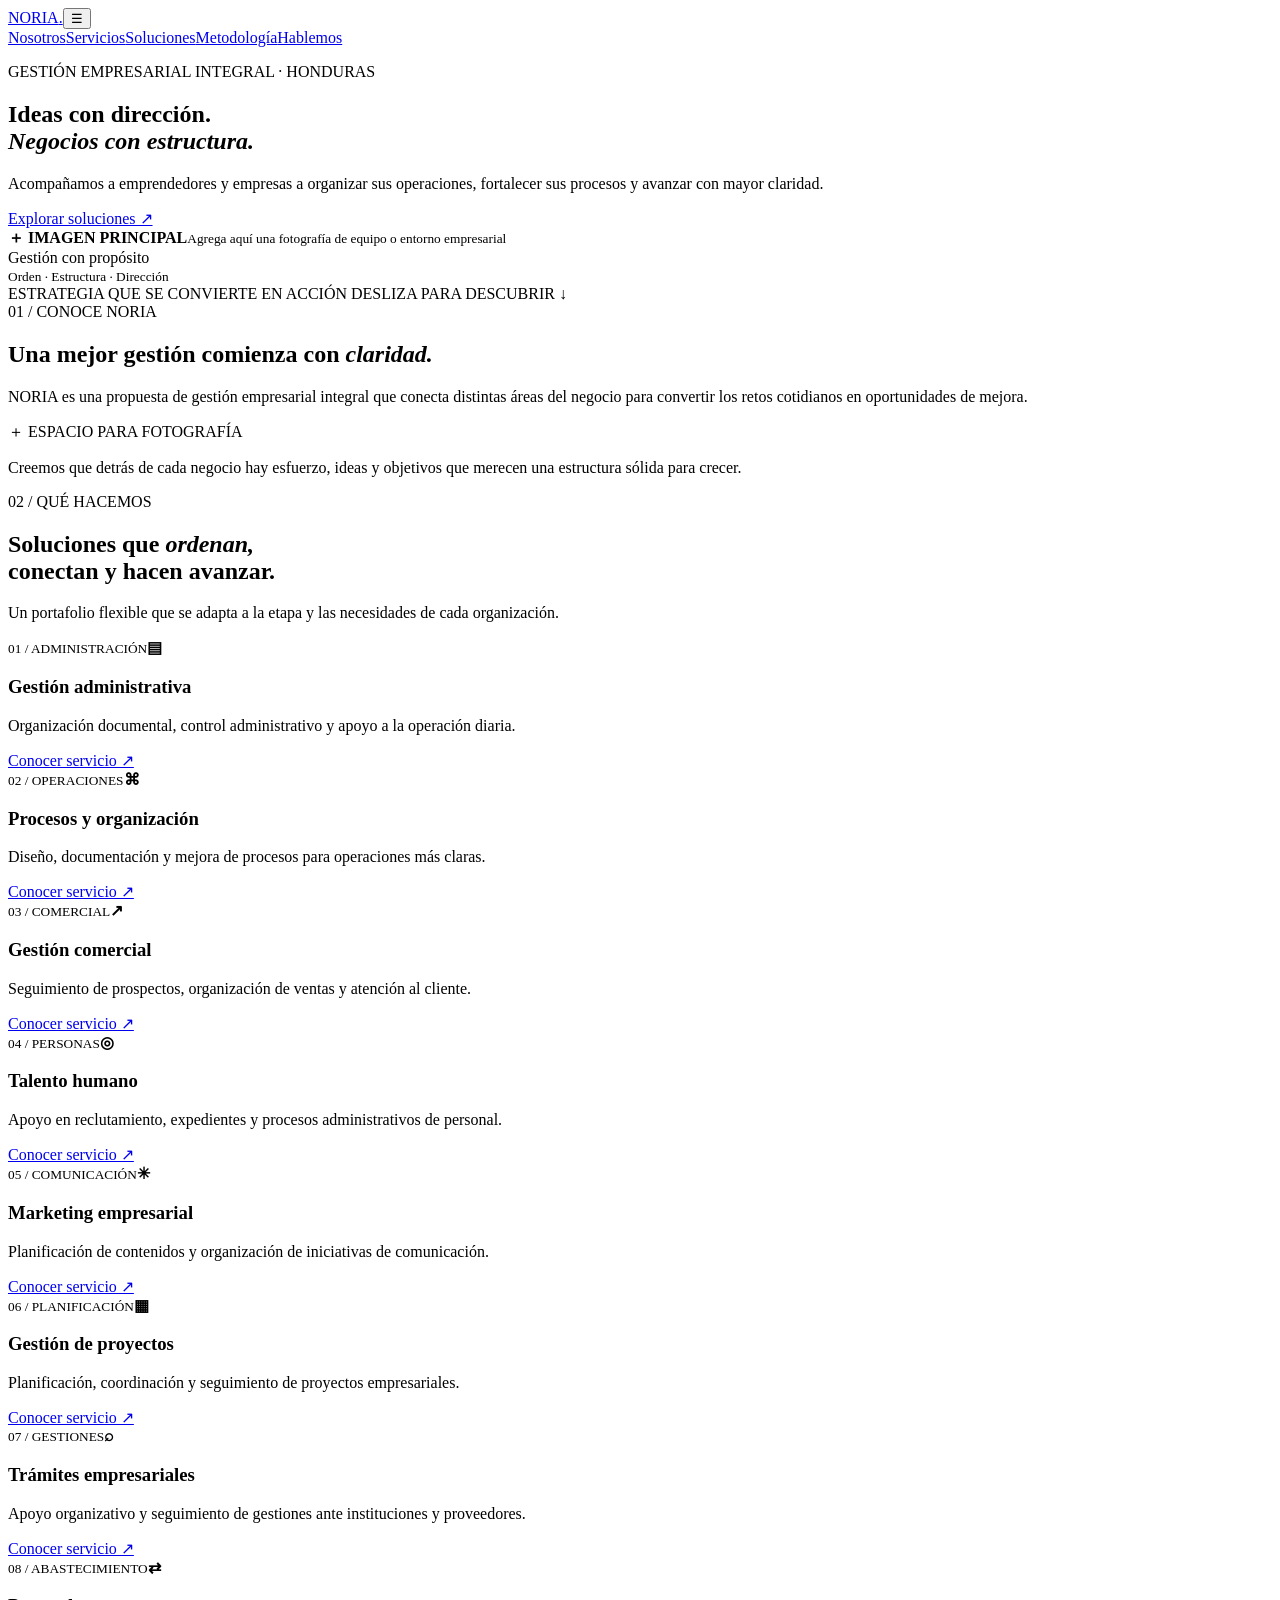
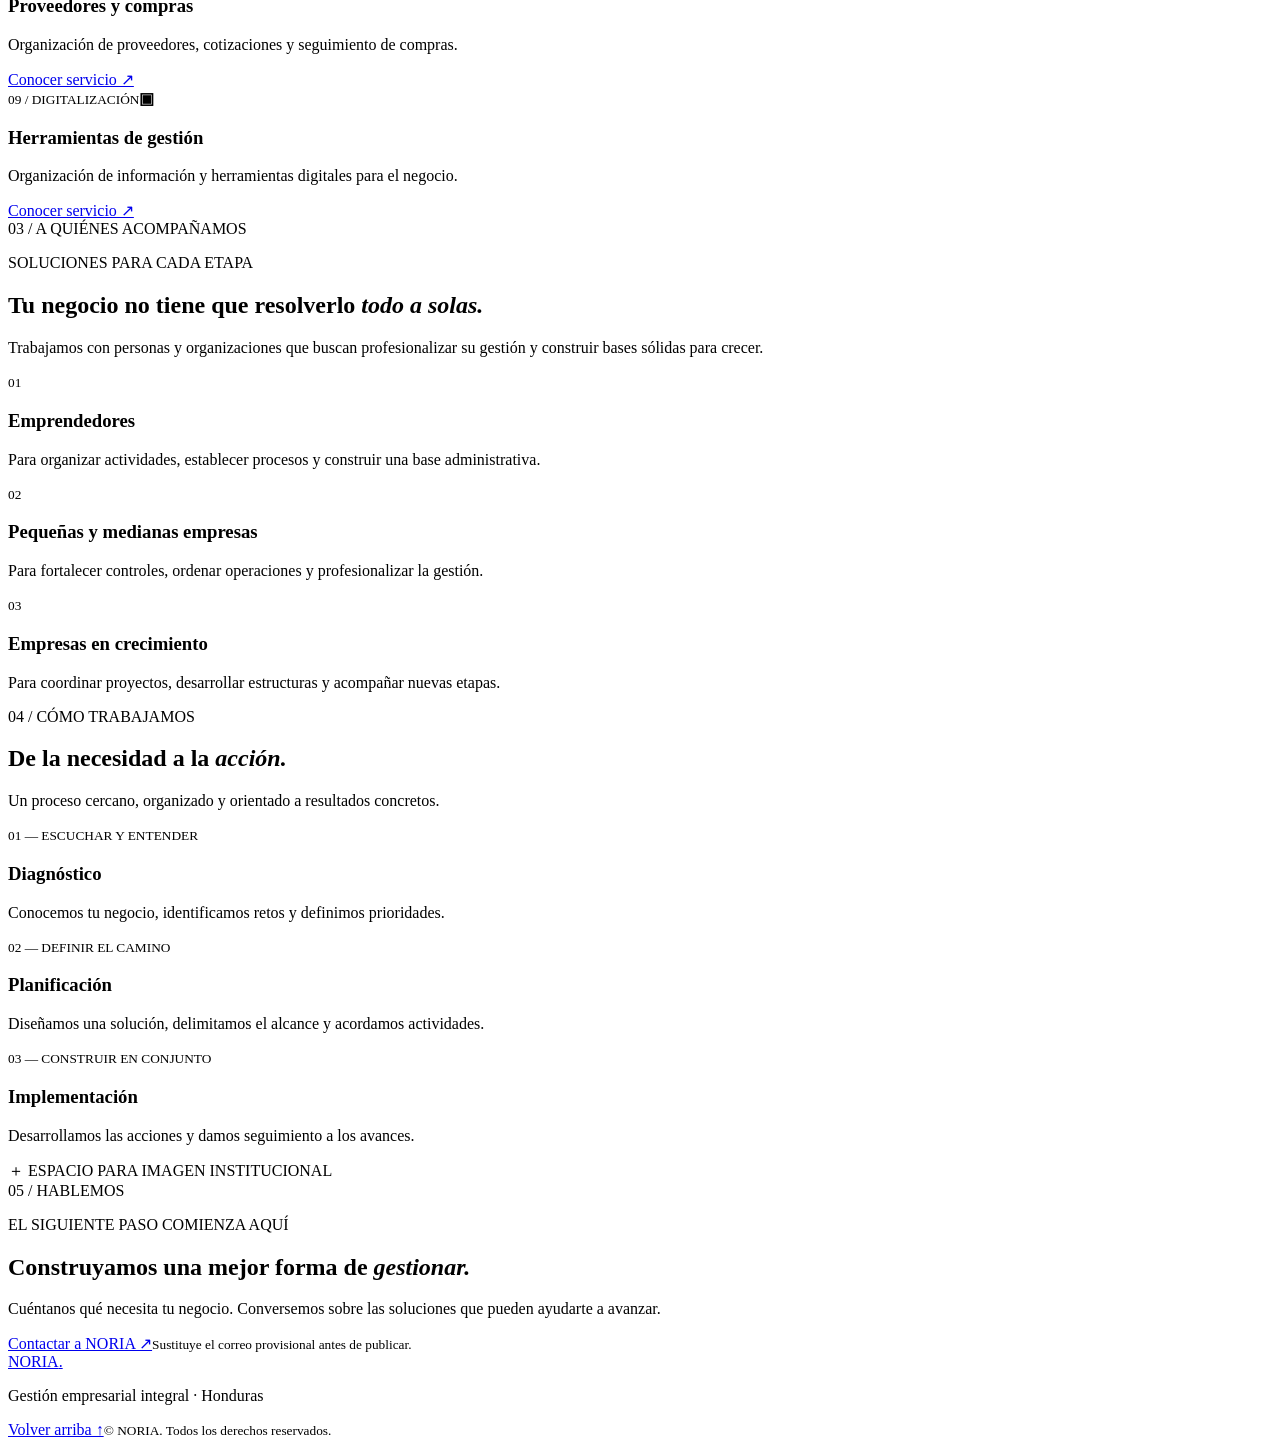
==== index.html @ 4507b4e3 "Add files via upload" ====
<!doctype html>
<html lang="es"><head>
<meta charset="utf-8"><meta name="viewport" content="width=device-width, initial-scale=1">
<meta name="description" content="NORIA ofrece gestión empresarial integral para emprendedores y empresas en Honduras.">
<title>NORIA | Gestión empresarial integral</title>
<link rel="preconnect" href="https://fonts.googleapis.com">
<link href="https://fonts.googleapis.com/css2?family=DM+Sans:wght@400;500;600;700&family=Manrope:wght@400;500;600;700;800&display=swap" rel="stylesheet">
<link rel="stylesheet" href="assets/styles.css"></head><body>
<header class="header"><a class="brand" href="#inicio">NORIA<span>.</span></a><button class="menu-toggle" aria-label="Abrir menú">☰</button>
<nav class="nav"><a href="#nosotros">Nosotros</a><a href="#servicios">Servicios</a><a href="#soluciones">Soluciones</a><a href="#metodo">Metodología</a><a class="nav-cta" href="#contacto">Hablemos</a></nav></header>
<main>
<section class="hero" id="inicio"><div class="shape"></div><div class="container hero-grid"><div class="reveal"><p class="eyebrow light">GESTIÓN EMPRESARIAL INTEGRAL · HONDURAS</p><h1>Ideas con dirección.<br><em>Negocios con estructura.</em></h1><p class="hero-lead">Acompañamos a emprendedores y empresas a organizar sus operaciones, fortalecer sus procesos y avanzar con mayor claridad.</p><a class="button" href="#servicios">Explorar soluciones ↗</a></div><div class="hero-visual reveal delay"><div class="image-slot"><b>＋ IMAGEN PRINCIPAL</b><small>Agrega aquí una fotografía de equipo o entorno empresarial</small></div><div class="floating">Gestión con propósito<br><small>Orden · Estructura · Dirección</small></div></div></div><div class="hero-foot">ESTRATEGIA QUE SE CONVIERTE EN ACCIÓN <span>DESLIZA PARA DESCUBRIR ↓</span></div></section>
<section class="section" id="nosotros"><div class="container two"><div class="label">01 / CONOCE NORIA</div><div class="reveal"><h2>Una mejor gestión comienza con <em>claridad.</em></h2><p class="lead">NORIA es una propuesta de gestión empresarial integral que conecta distintas áreas del negocio para convertir los retos cotidianos en oportunidades de mejora.</p><div class="two lower"><div class="image-slot pale">＋ ESPACIO PARA FOTOGRAFÍA</div><p class="muted">Creemos que detrás de cada negocio hay esfuerzo, ideas y objetivos que merecen una estructura sólida para crecer.</p></div></div></div></section>
<section class="section services" id="servicios"><div class="container"><div class="two"><div class="label">02 / QUÉ HACEMOS</div><div><h2>Soluciones que <em>ordenan,</em><br>conectan y hacen avanzar.</h2><p class="muted">Un portafolio flexible que se adapta a la etapa y las necesidades de cada organización.</p></div></div><div class="cards">
<article><small>01 / ADMINISTRACIÓN</small><b>▤</b><h3>Gestión administrativa</h3><p>Organización documental, control administrativo y apoyo a la operación diaria.</p><a href="servicios/gestion-administrativa.html">Conocer servicio ↗</a></article>
<article><small>02 / OPERACIONES</small><b>⌘</b><h3>Procesos y organización</h3><p>Diseño, documentación y mejora de procesos para operaciones más claras.</p><a href="servicios/procesos-organizacion.html">Conocer servicio ↗</a></article>
<article><small>03 / COMERCIAL</small><b>↗</b><h3>Gestión comercial</h3><p>Seguimiento de prospectos, organización de ventas y atención al cliente.</p><a href="servicios/gestion-comercial.html">Conocer servicio ↗</a></article>
<article><small>04 / PERSONAS</small><b>◎</b><h3>Talento humano</h3><p>Apoyo en reclutamiento, expedientes y procesos administrativos de personal.</p><a href="servicios/talento-humano.html">Conocer servicio ↗</a></article>
<article><small>05 / COMUNICACIÓN</small><b>✳</b><h3>Marketing empresarial</h3><p>Planificación de contenidos y organización de iniciativas de comunicación.</p><a href="servicios/marketing-empresarial.html">Conocer servicio ↗</a></article>
<article><small>06 / PLANIFICACIÓN</small><b>▦</b><h3>Gestión de proyectos</h3><p>Planificación, coordinación y seguimiento de proyectos empresariales.</p><a href="servicios/gestion-proyectos.html">Conocer servicio ↗</a></article>
<article><small>07 / GESTIONES</small><b>⌕</b><h3>Trámites empresariales</h3><p>Apoyo organizativo y seguimiento de gestiones ante instituciones y proveedores.</p><a href="servicios/tramites-empresariales.html">Conocer servicio ↗</a></article>
<article><small>08 / ABASTECIMIENTO</small><b>⇄</b><h3>Proveedores y compras</h3><p>Organización de proveedores, cotizaciones y seguimiento de compras.</p><a href="servicios/proveedores-compras.html">Conocer servicio ↗</a></article>
<article><small>09 / DIGITALIZACIÓN</small><b>▣</b><h3>Herramientas de gestión</h3><p>Organización de información y herramientas digitales para el negocio.</p><a href="servicios/herramientas-gestion.html">Conocer servicio ↗</a></article>
</div></div></section>
<section class="section dark" id="soluciones"><div class="container"><div class="two"><div class="label">03 / A QUIÉNES ACOMPAÑAMOS</div><div><p class="eyebrow light">SOLUCIONES PARA CADA ETAPA</p><h2>Tu negocio no tiene que resolverlo <em>todo a solas.</em></h2><p class="muted light-text">Trabajamos con personas y organizaciones que buscan profesionalizar su gestión y construir bases sólidas para crecer.</p></div></div><div class="audiences"><div><small>01</small><h3>Emprendedores</h3><p>Para organizar actividades, establecer procesos y construir una base administrativa.</p></div><div><small>02</small><h3>Pequeñas y medianas empresas</h3><p>Para fortalecer controles, ordenar operaciones y profesionalizar la gestión.</p></div><div><small>03</small><h3>Empresas en crecimiento</h3><p>Para coordinar proyectos, desarrollar estructuras y acompañar nuevas etapas.</p></div></div></div></section>
<section class="section" id="metodo"><div class="container"><div class="two"><div class="label">04 / CÓMO TRABAJAMOS</div><div><h2>De la necesidad a la <em>acción.</em></h2><p class="muted">Un proceso cercano, organizado y orientado a resultados concretos.</p></div></div><div class="steps"><div><small>01 — ESCUCHAR Y ENTENDER</small><h3>Diagnóstico</h3><p>Conocemos tu negocio, identificamos retos y definimos prioridades.</p></div><div><small>02 — DEFINIR EL CAMINO</small><h3>Planificación</h3><p>Diseñamos una solución, delimitamos el alcance y acordamos actividades.</p></div><div><small>03 — CONSTRUIR EN CONJUNTO</small><h3>Implementación</h3><p>Desarrollamos las acciones y damos seguimiento a los avances.</p></div></div><div class="image-slot wide">＋ ESPACIO PARA IMAGEN INSTITUCIONAL</div></div></section>
<section class="section contact" id="contacto"><div class="container two"><div class="label">05 / HABLEMOS</div><div><p class="eyebrow">EL SIGUIENTE PASO COMIENZA AQUÍ</p><h2>Construyamos una mejor forma de <em>gestionar.</em></h2><p class="muted">Cuéntanos qué necesita tu negocio. Conversemos sobre las soluciones que pueden ayudarte a avanzar.</p><a class="button" href="mailto:TU_CORREO@EJEMPLO.COM?subject=Consulta%20NORIA">Contactar a NORIA ↗</a><small class="note">Sustituye el correo provisional antes de publicar.</small></div></div></section>
</main><footer><div class="container foot"><a class="brand" href="#inicio">NORIA<span>.</span></a><p>Gestión empresarial integral · Honduras</p><a href="#inicio">Volver arriba ↑</a><small>© NORIA. Todos los derechos reservados.</small></div></footer>
<script src="assets/script.js"></script></body></html>
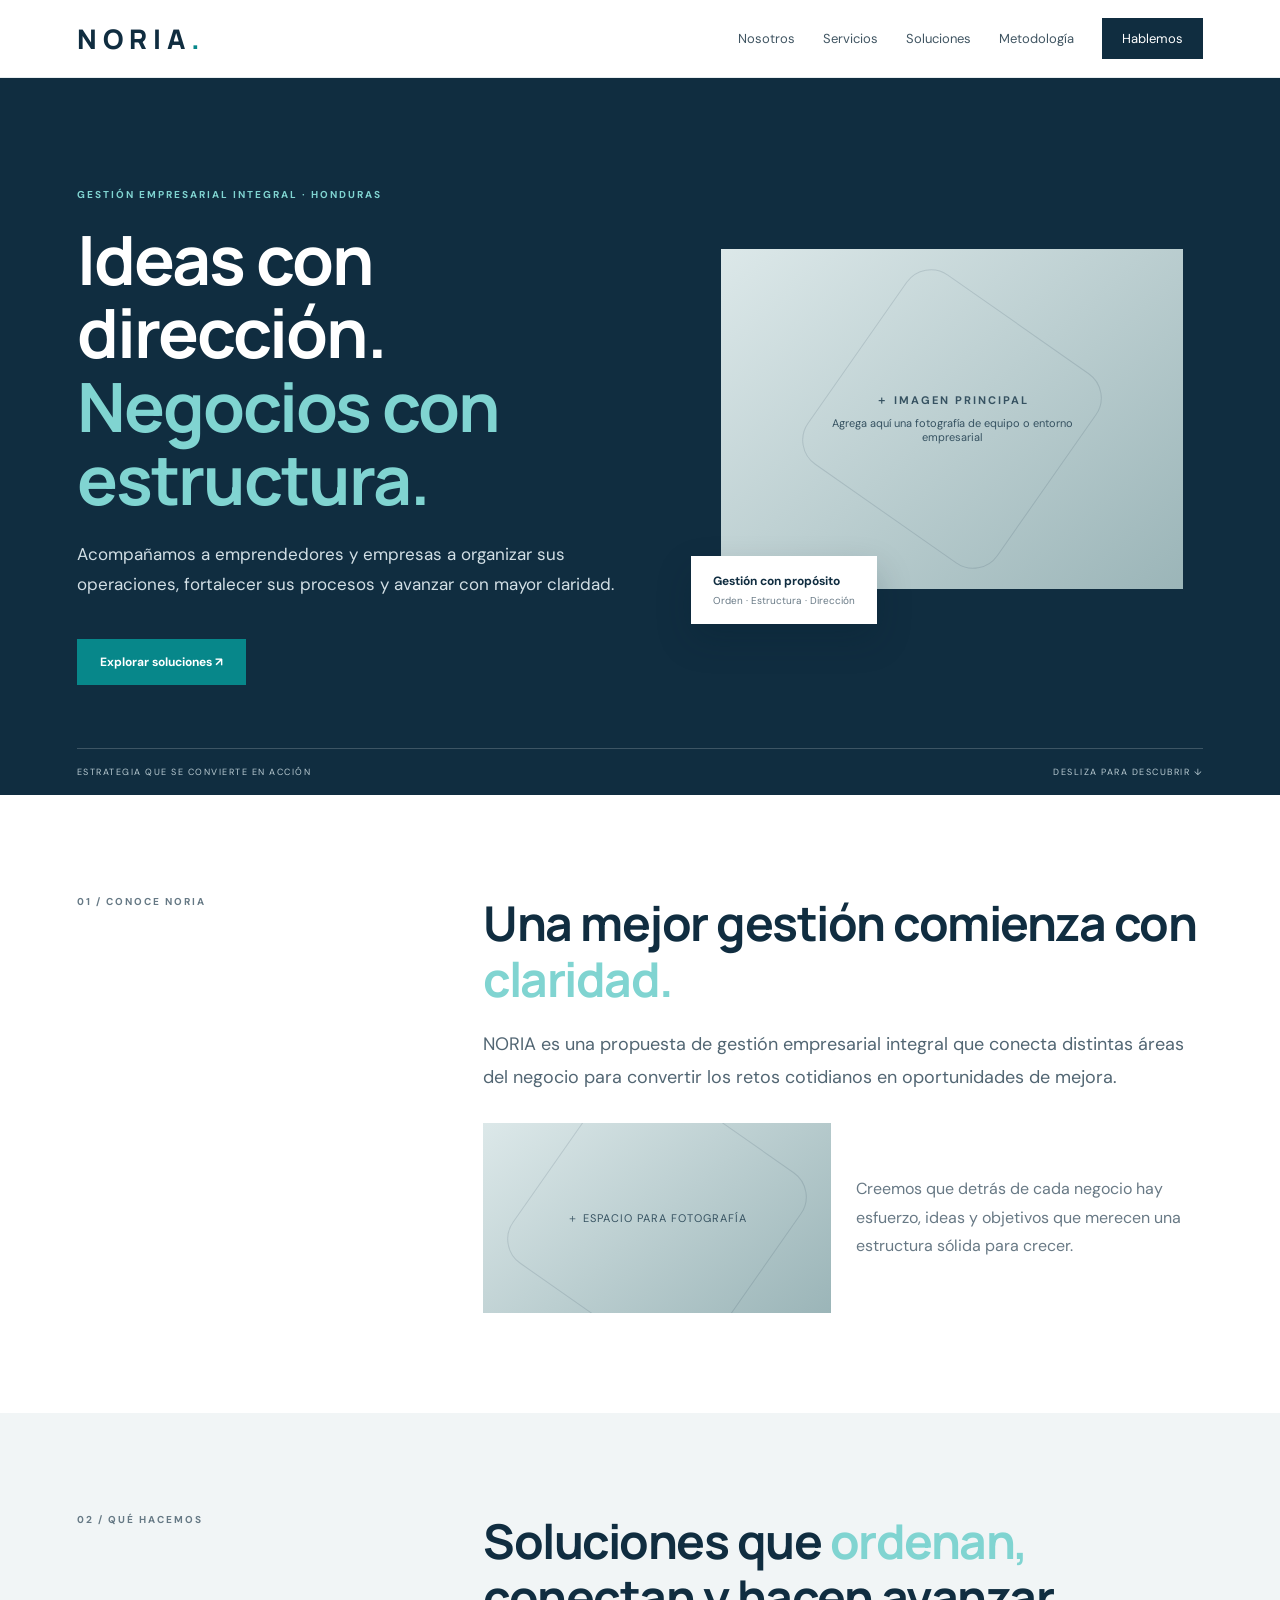
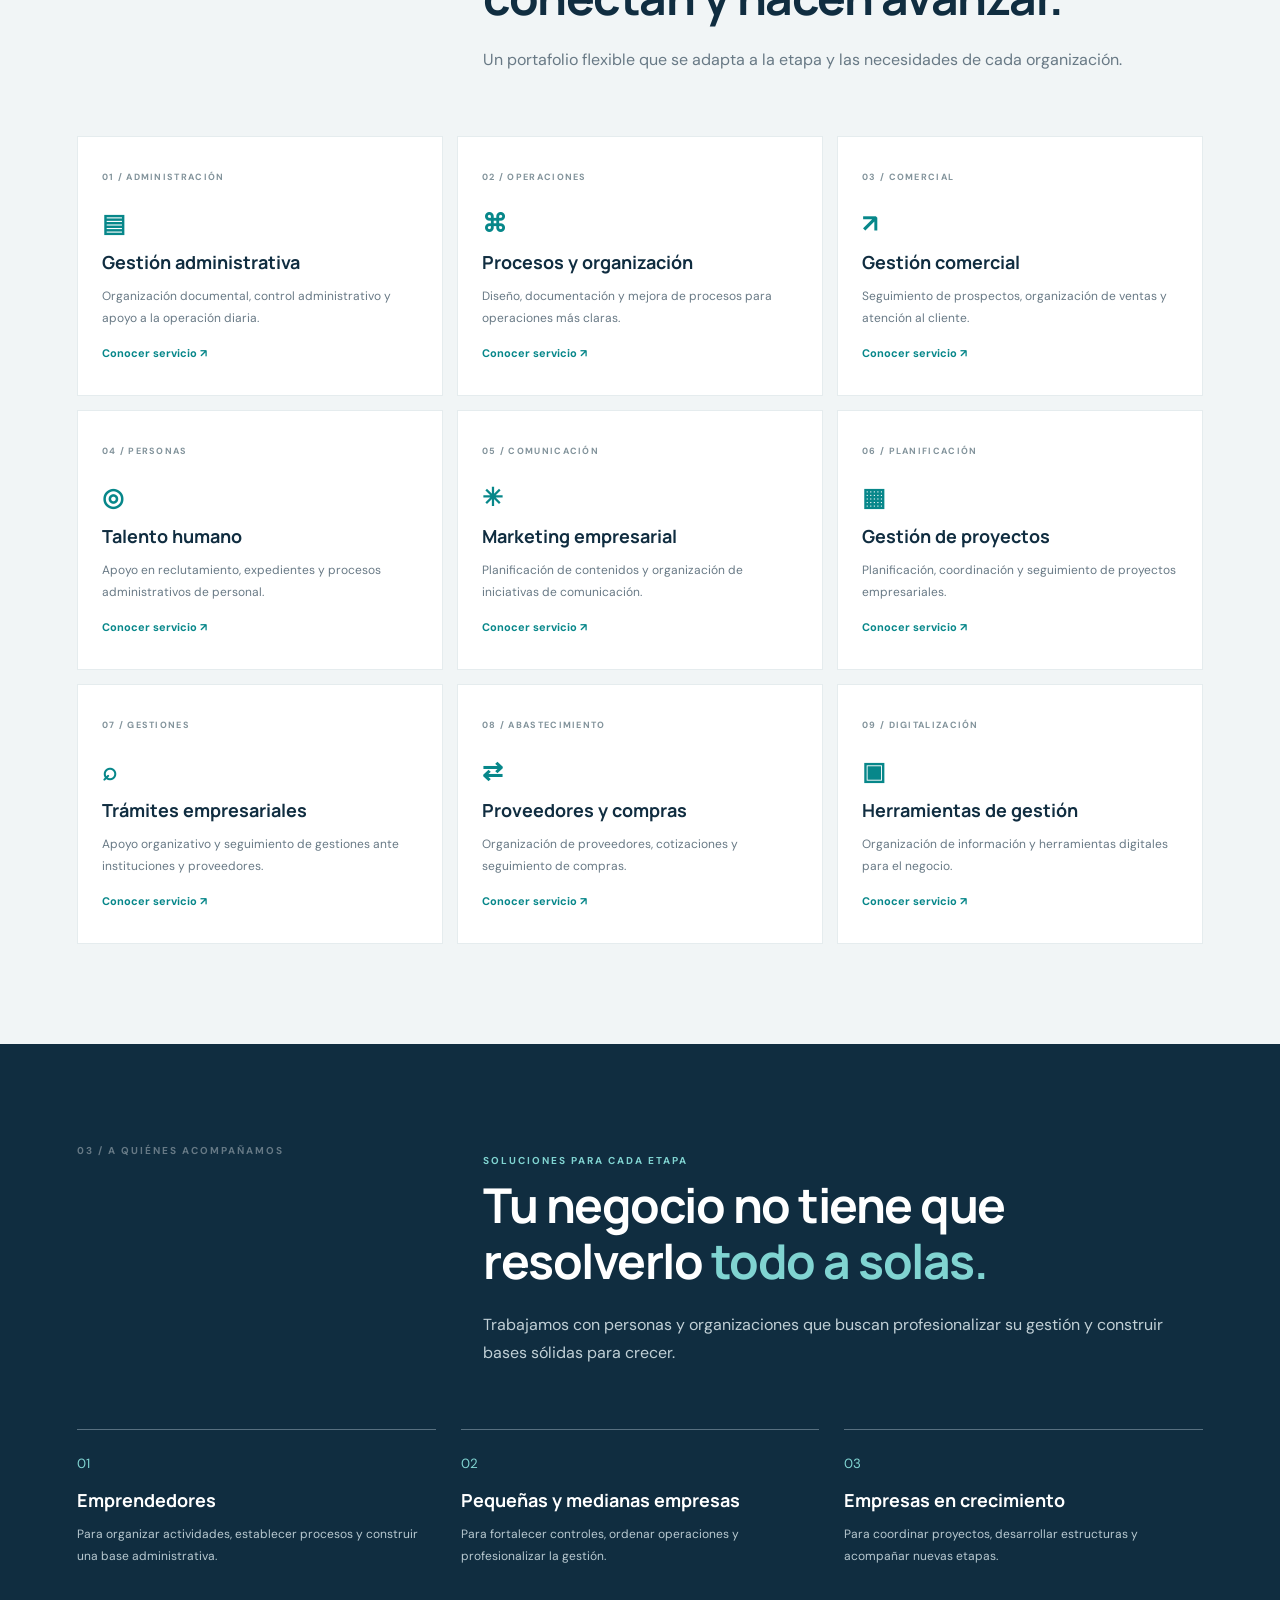
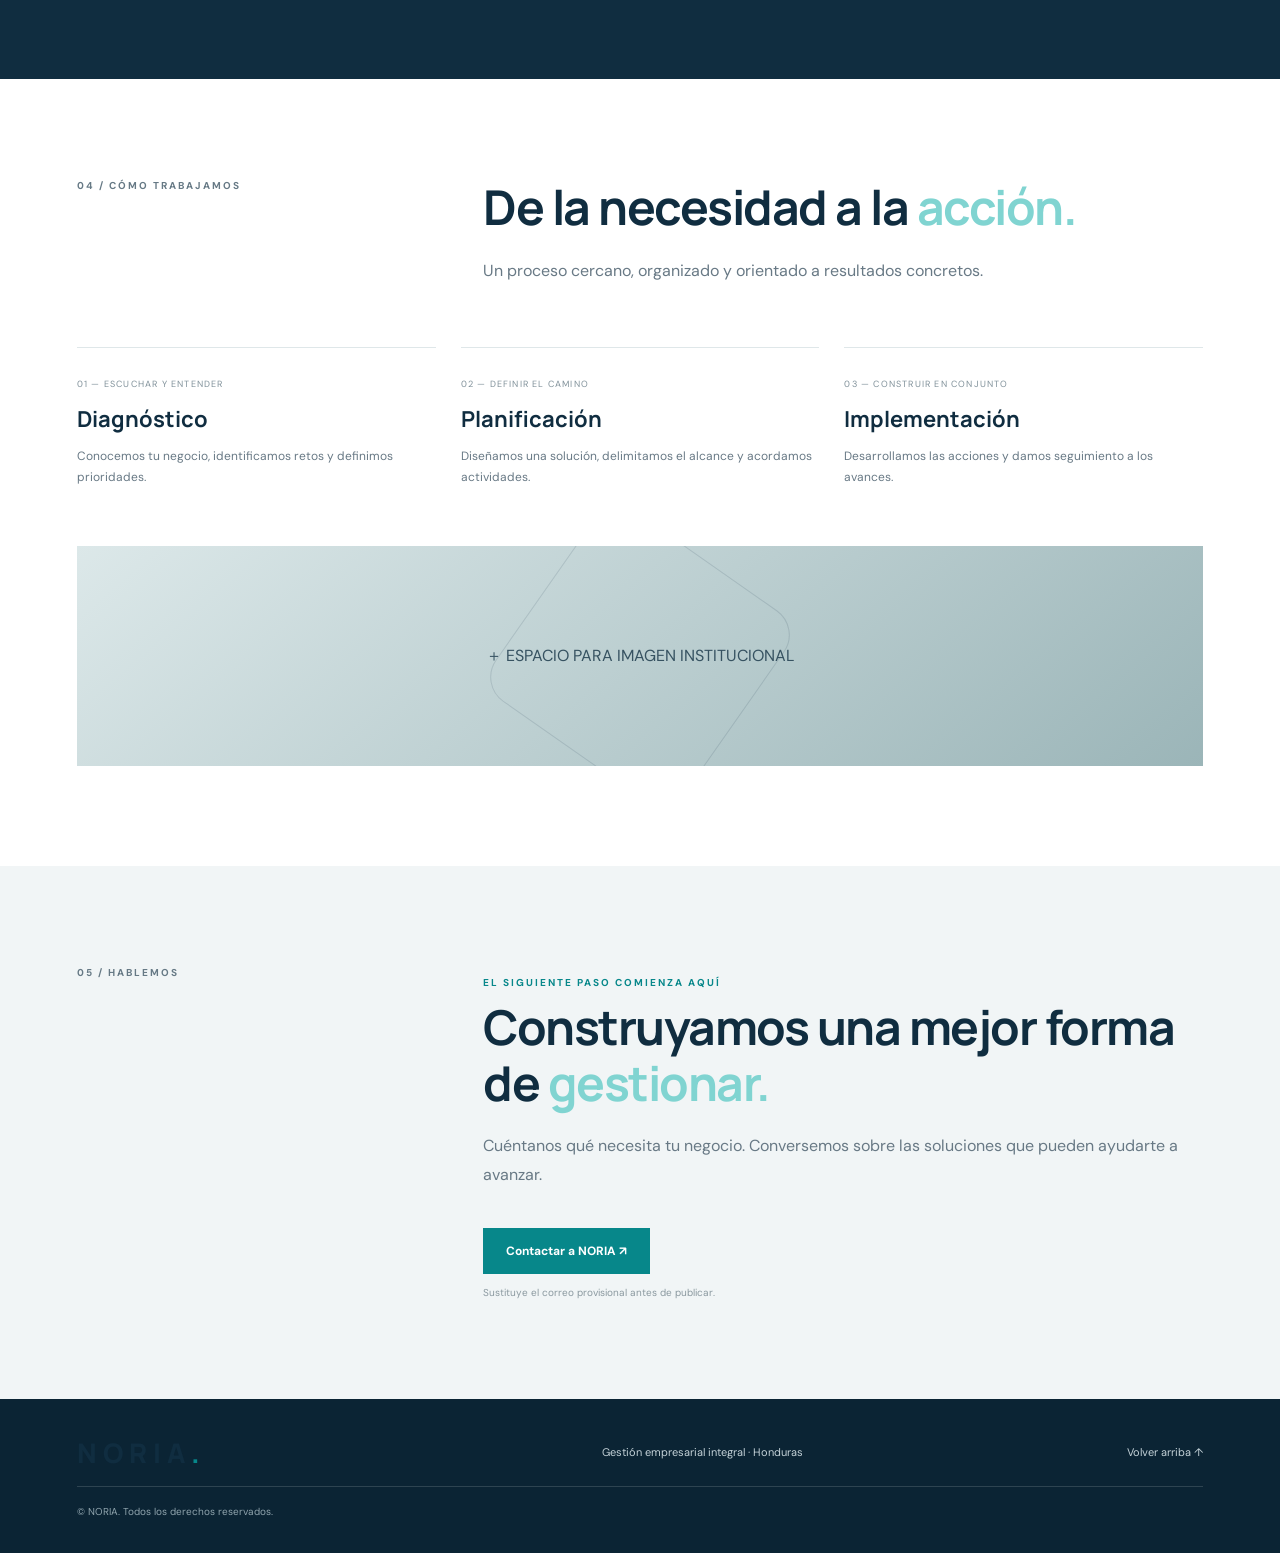
==== commit e1adaff2: "Update index.html" ====
--- a/index.html
+++ b/index.html
@@ -5,7 +5,7 @@
 <title>NORIA | Gestión empresarial integral</title>
 <link rel="preconnect" href="https://fonts.googleapis.com">
 <link href="https://fonts.googleapis.com/css2?family=DM+Sans:wght@400;500;600;700&family=Manrope:wght@400;500;600;700;800&display=swap" rel="stylesheet">
-<link rel="stylesheet" href="assets/styles.css"></head><body>
+<link rel="stylesheet" href="styles.css"></head><body>
 <header class="header"><a class="brand" href="#inicio">NORIA<span>.</span></a><button class="menu-toggle" aria-label="Abrir menú">☰</button>
 <nav class="nav"><a href="#nosotros">Nosotros</a><a href="#servicios">Servicios</a><a href="#soluciones">Soluciones</a><a href="#metodo">Metodología</a><a class="nav-cta" href="#contacto">Hablemos</a></nav></header>
 <main>
@@ -26,4 +26,4 @@
 <section class="section" id="metodo"><div class="container"><div class="two"><div class="label">04 / CÓMO TRABAJAMOS</div><div><h2>De la necesidad a la <em>acción.</em></h2><p class="muted">Un proceso cercano, organizado y orientado a resultados concretos.</p></div></div><div class="steps"><div><small>01 — ESCUCHAR Y ENTENDER</small><h3>Diagnóstico</h3><p>Conocemos tu negocio, identificamos retos y definimos prioridades.</p></div><div><small>02 — DEFINIR EL CAMINO</small><h3>Planificación</h3><p>Diseñamos una solución, delimitamos el alcance y acordamos actividades.</p></div><div><small>03 — CONSTRUIR EN CONJUNTO</small><h3>Implementación</h3><p>Desarrollamos las acciones y damos seguimiento a los avances.</p></div></div><div class="image-slot wide">＋ ESPACIO PARA IMAGEN INSTITUCIONAL</div></div></section>
 <section class="section contact" id="contacto"><div class="container two"><div class="label">05 / HABLEMOS</div><div><p class="eyebrow">EL SIGUIENTE PASO COMIENZA AQUÍ</p><h2>Construyamos una mejor forma de <em>gestionar.</em></h2><p class="muted">Cuéntanos qué necesita tu negocio. Conversemos sobre las soluciones que pueden ayudarte a avanzar.</p><a class="button" href="mailto:TU_CORREO@EJEMPLO.COM?subject=Consulta%20NORIA">Contactar a NORIA ↗</a><small class="note">Sustituye el correo provisional antes de publicar.</small></div></div></section>
 </main><footer><div class="container foot"><a class="brand" href="#inicio">NORIA<span>.</span></a><p>Gestión empresarial integral · Honduras</p><a href="#inicio">Volver arriba ↑</a><small>© NORIA. Todos los derechos reservados.</small></div></footer>
-<script src="assets/script.js"></script></body></html>+<script src="script.js"></script></script></body></html>
--- a/styles.css
+++ b/styles.css
@@ -0,0 +1 @@
+:root{--navy:#102d40;--teal:#07878a;--cyan:#80d4d1;--ink:#183247;--muted:#687985;--pale:#f1f5f6}*{box-sizing:border-box}html{scroll-behavior:smooth;scroll-padding-top:85px}body{margin:0;font-family:'DM Sans',Arial,sans-serif;color:var(--ink)}.container{width:min(1160px,88%);margin:auto}.header{height:78px;padding:0 6%;display:flex;align-items:center;justify-content:space-between;background:#fff;position:sticky;top:0;z-index:5;border-bottom:1px solid #e7edef}.brand{font:800 27px Manrope,Arial;letter-spacing:6px;text-decoration:none;color:var(--navy)}.brand span{color:var(--teal)}.nav{display:flex;gap:28px;align-items:center}.nav a{font-size:13px;text-decoration:none;color:#405562}.nav a:hover{color:var(--teal)}.nav-cta{background:var(--navy);color:white!important;padding:12px 20px}.menu-toggle{display:none}.hero{background:var(--navy);color:white;position:relative;overflow:hidden}.hero-grid{display:grid;grid-template-columns:1.1fr .9fr;gap:55px;align-items:center;padding:100px 0 110px}.eyebrow{font-size:10px;letter-spacing:2px;color:var(--teal);font-weight:700}.light{color:var(--cyan)}h1,h2,h3{font-family:Manrope,Arial}h1{font-size:clamp(42px,5.5vw,68px);line-height:1.08;letter-spacing:-2px;margin:22px 0}h1 em,h2 em{font-style:normal;color:var(--cyan)}h2{font-size:clamp(34px,4vw,48px);line-height:1.16;letter-spacing:-1.5px;color:var(--navy);margin:0 0 22px}.hero-lead{font-size:17px;line-height:1.8;color:#d2dfe5;max-width:550px}.button{display:inline-block;margin-top:22px;padding:15px 23px;background:var(--teal);color:white;text-decoration:none;font-size:12px;font-weight:700;transition:.25s}.button:hover{transform:translateY(-4px);background:#0a9b9e}.hero-visual{position:relative;padding:10px 20px 35px 0}.image-slot{min-height:340px;background:linear-gradient(140deg,#dce8e9,#9bb5b8);display:flex;align-items:center;justify-content:center;flex-direction:column;text-align:center;padding:25px;color:#365261;position:relative;overflow:hidden}.image-slot:before{content:'';position:absolute;width:230px;height:230px;border:1px solid #102d4020;transform:rotate(35deg);border-radius:30px}.image-slot>*{position:relative}.image-slot b{font-size:11px;letter-spacing:2px}.image-slot small{font-size:11px;margin-top:8px;max-width:250px}.floating{position:absolute;bottom:0;left:-30px;background:#fff;color:var(--navy);padding:17px 22px;font-size:12px;font-weight:700;box-shadow:0 15px 35px #061c2b35;animation:float 5s infinite}.floating small{display:block;color:var(--muted);font-size:10px;font-weight:400;margin-top:5px}.hero-foot{position:absolute;bottom:0;left:6%;right:6%;padding:17px 0;border-top:1px solid #ffffff30;display:flex;justify-content:space-between;font-size:9px;letter-spacing:1.5px;color:#b9cbd2}.section{padding:100px 0}.two{display:grid;grid-template-columns:.65fr 1.35fr;gap:60px}.label{font-size:10px;letter-spacing:2px;font-weight:700;color:#667985}.lead{font-size:18px;line-height:1.8;color:#526673}.muted{color:var(--muted);line-height:1.8}.lower{grid-template-columns:1fr 1fr;align-items:center;margin-top:30px;gap:25px}.pale{min-height:190px;font-size:11px;letter-spacing:1px}.services,.contact{background:var(--pale)}.cards{display:grid;grid-template-columns:repeat(3,1fr);gap:14px;margin-top:45px}.cards article{background:white;padding:27px 24px;border:1px solid #e5ecee;transition:.3s;min-height:260px}.cards article:hover{transform:translateY(-8px);box-shadow:0 20px 40px #102d4012}.cards small{font-size:9px;letter-spacing:1.3px;color:#82939b;font-weight:700}.cards b{display:block;font-size:25px;color:var(--teal);margin:22px 0 10px}.cards h3,.steps h3,.audiences h3{font-size:18px;color:var(--navy);margin:0 0 10px}.cards p,.steps p,.audiences p{font-size:12px;line-height:1.8;color:var(--muted)}.cards a{font-size:11px;color:var(--teal);text-decoration:none;font-weight:700}.dark{background:var(--navy);color:white}.dark h2{color:white}.light-text{color:#c1d0d6}.audiences{display:grid;grid-template-columns:repeat(3,1fr);gap:25px;margin-top:45px}.audiences>div{border-top:1px solid #587080;padding:22px 12px 0 0}.audiences small{color:var(--cyan)}.audiences h3{color:white;margin-top:15px}.audiences p{color:#b8c9d0}.steps{display:grid;grid-template-columns:repeat(3,1fr);gap:25px;margin:45px 0}.steps>div{border-top:1px solid #dfe7e9;padding-top:23px}.steps small{font-size:9px;letter-spacing:1.2px;color:#80919a}.steps h3{font-size:22px;margin-top:12px}.wide{min-height:220px}.note{display:block;margin-top:12px;color:#8a989f;font-size:10px}.foot{display:grid;grid-template-columns:1fr 1fr auto;gap:15px;align-items:center}.foot p,.foot>a:not(.brand){font-size:11px;text-decoration:none;color:#c4d2d8}.foot small{grid-column:1/-1;border-top:1px solid #ffffff25;padding-top:18px;color:#91a5ae;font-size:10px}footer{background:#0b2434;padding:35px 0;color:white}.reveal{opacity:0;transform:translateY(28px);transition:opacity .8s ease,transform .8s ease}.reveal.visible{opacity:1;transform:translateY(0)}.delay{transition-delay:.2s}@keyframes float{0%,100%{transform:translateY(0)}50%{transform:translateY(-10px)}}@media(max-width:800px){.menu-toggle{display:block;background:none;border:0;font-size:24px;color:var(--navy)}.nav{display:none;position:absolute;top:78px;left:0;right:0;background:white;padding:25px 6%;flex-direction:column;align-items:flex-start}.nav.open{display:flex}.hero-grid{grid-template-columns:1fr;padding:65px 0 100px}.hero-visual{margin-left:25px}.two{grid-template-columns:1fr;gap:25px}.cards{grid-template-columns:repeat(2,1fr)}.steps,.audiences{grid-template-columns:1fr}.section{padding:70px 0}.foot{grid-template-columns:1fr 1fr}}@media(max-width:520px){.cards,.lower{grid-template-columns:1fr}.hero h1{font-size:43px}.hero-foot{font-size:8px}.foot{grid-template-columns:1fr}.foot small{grid-column:auto}}@media(prefers-reduced-motion:reduce){*{animation:none!important;transition:none!important;scroll-behavior:auto!important}.reveal{opacity:1;transform:none}}
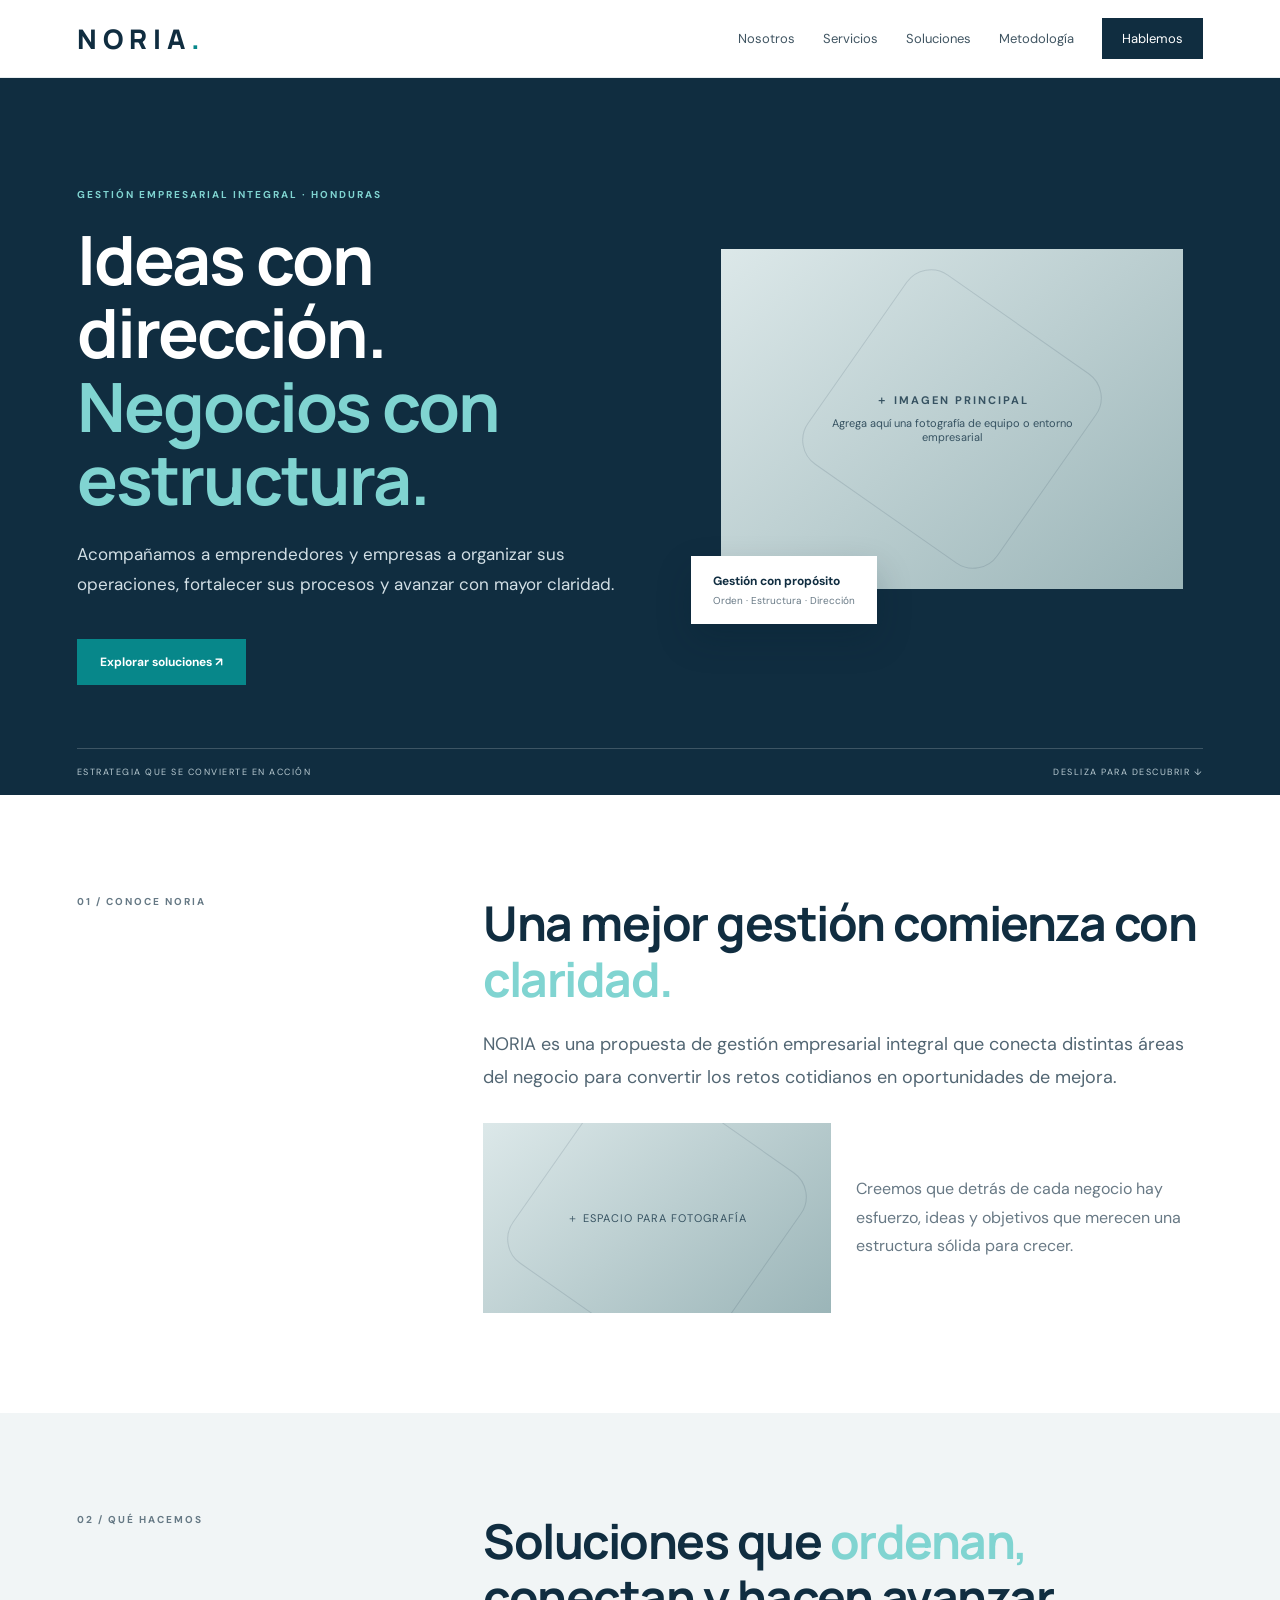
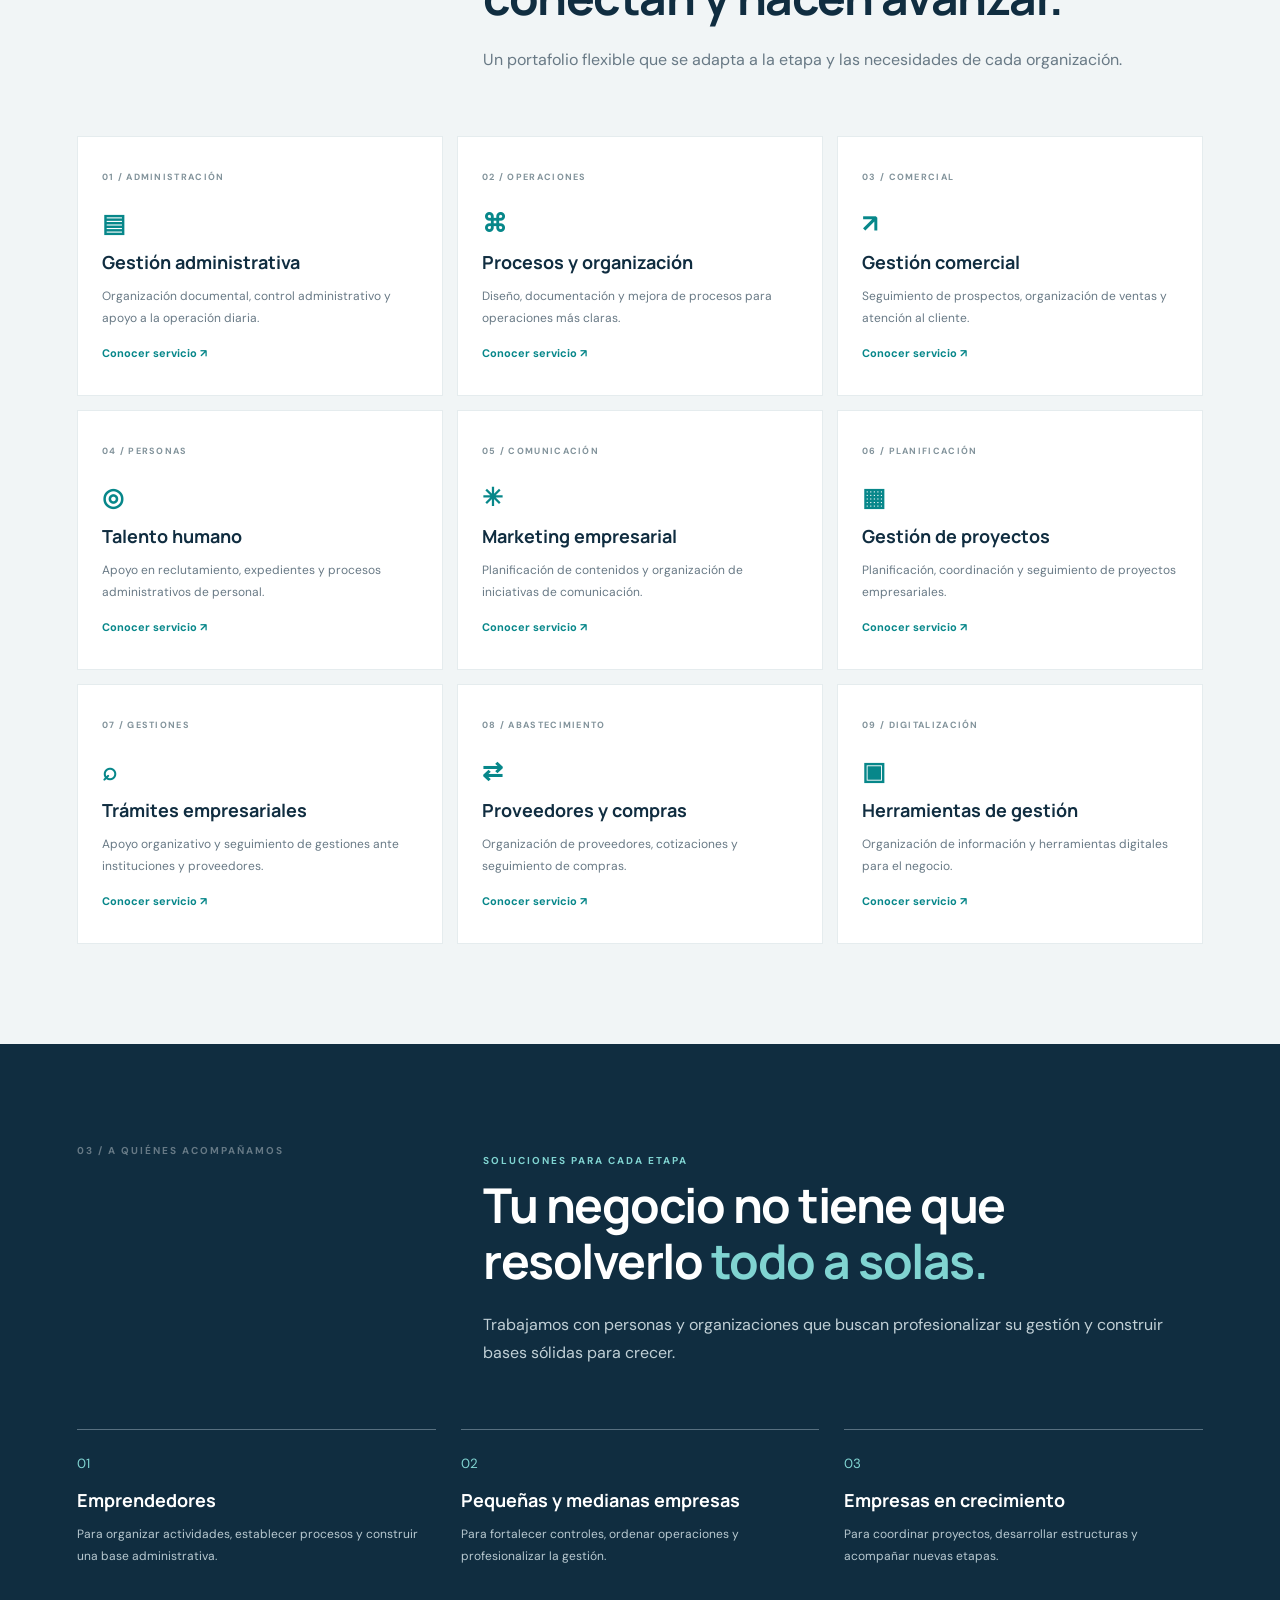
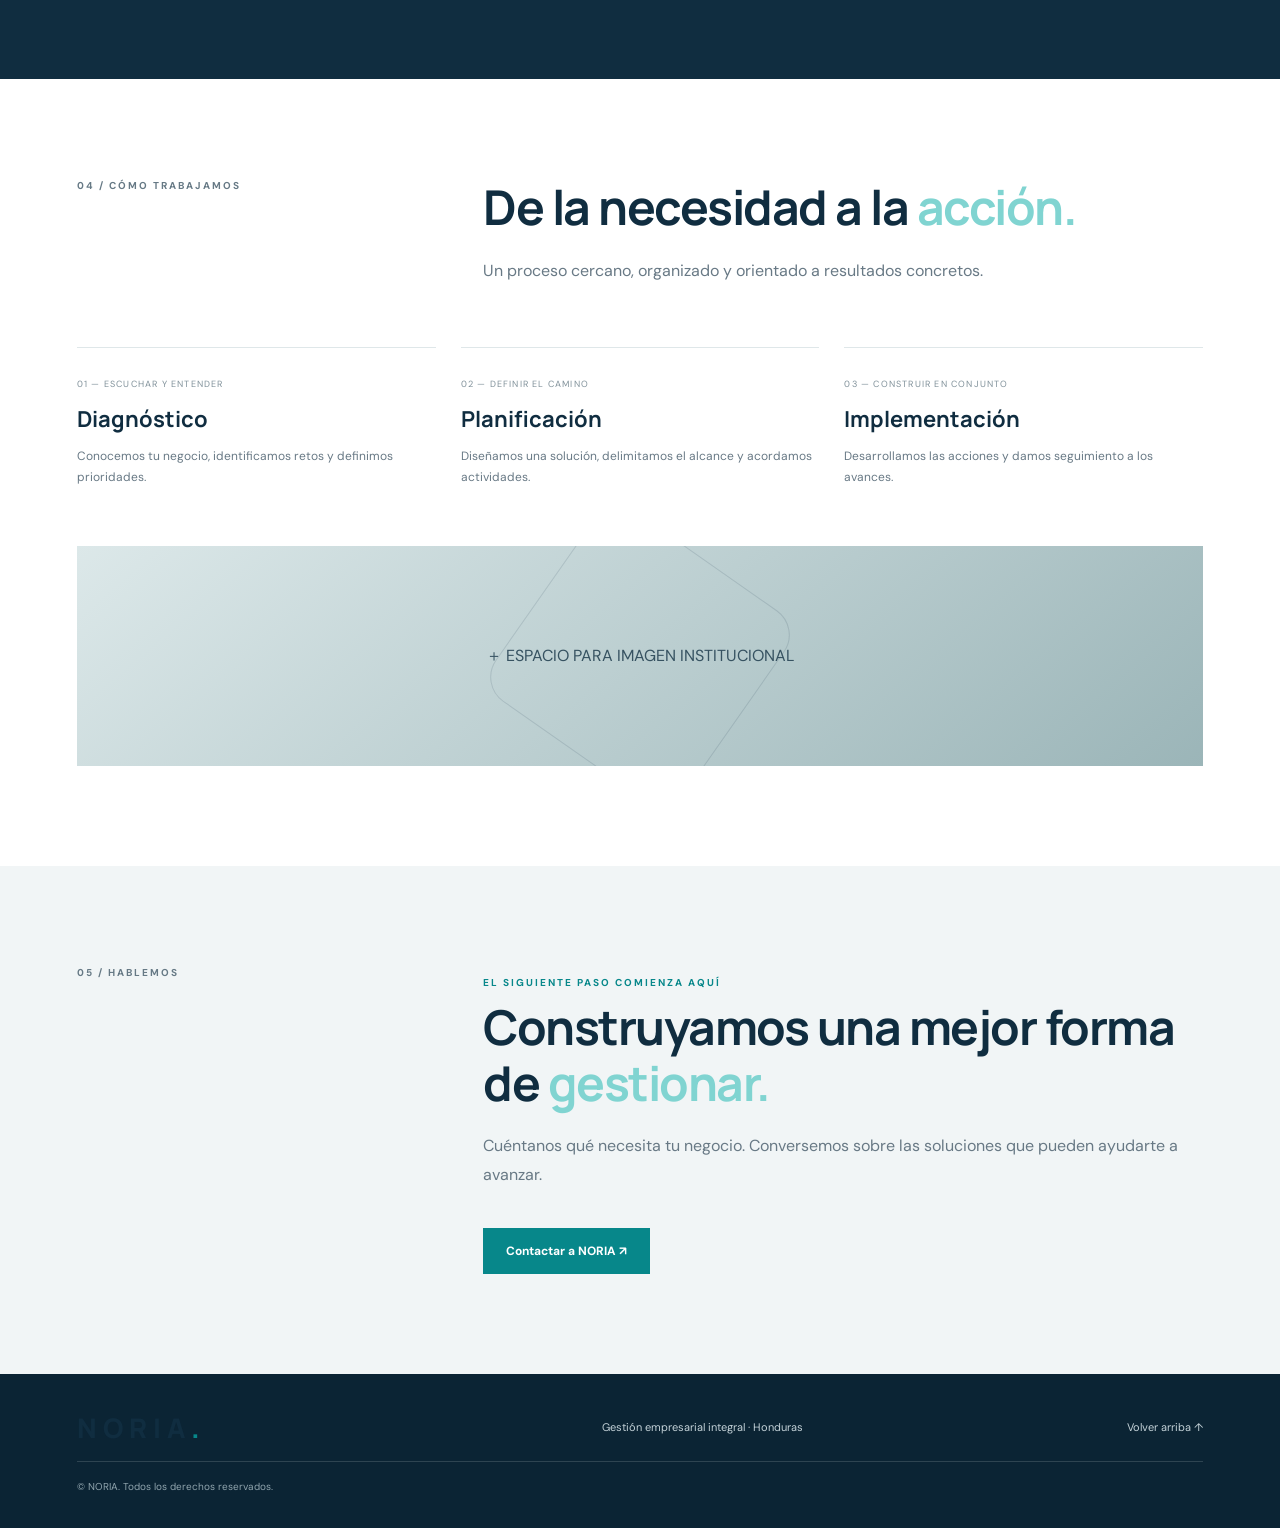
==== commit 55048f3c: "Update index.html" ====
--- a/index.html
+++ b/index.html
@@ -1,29 +1,308 @@
+
 <!doctype html>
-<html lang="es"><head>
-<meta charset="utf-8"><meta name="viewport" content="width=device-width, initial-scale=1">
+<html lang="es">
+<head>
+<meta charset="utf-8">
+<meta name="viewport" content="width=device-width, initial-scale=1">
 <meta name="description" content="NORIA ofrece gestión empresarial integral para emprendedores y empresas en Honduras.">
 <title>NORIA | Gestión empresarial integral</title>
+
 <link rel="preconnect" href="https://fonts.googleapis.com">
+<link rel="preconnect" href="https://fonts.gstatic.com" crossorigin>
 <link href="https://fonts.googleapis.com/css2?family=DM+Sans:wght@400;500;600;700&family=Manrope:wght@400;500;600;700;800&display=swap" rel="stylesheet">
-<link rel="stylesheet" href="styles.css"></head><body>
-<header class="header"><a class="brand" href="#inicio">NORIA<span>.</span></a><button class="menu-toggle" aria-label="Abrir menú">☰</button>
-<nav class="nav"><a href="#nosotros">Nosotros</a><a href="#servicios">Servicios</a><a href="#soluciones">Soluciones</a><a href="#metodo">Metodología</a><a class="nav-cta" href="#contacto">Hablemos</a></nav></header>
+
+<link rel="stylesheet" href="styles.css">
+</head>
+
+<body>
+
+<header class="header">
+  <a class="brand" href="#inicio">NORIA<span>.</span></a>
+  <button class="menu-toggle" aria-label="Abrir menú">☰</button>
+
+  <nav class="nav">
+    <a href="#nosotros">Nosotros</a>
+    <a href="#servicios">Servicios</a>
+    <a href="#soluciones">Soluciones</a>
+    <a href="#metodo">Metodología</a>
+    <a class="nav-cta" href="https://wa.me/50488582332?text=Hola%2C%20estoy%20interesado%2Fa%20en%20conocer%20los%20servicios%20de%20NORIA." target="_blank" rel="noopener">Hablemos</a>
+  </nav>
+</header>
+
 <main>
-<section class="hero" id="inicio"><div class="shape"></div><div class="container hero-grid"><div class="reveal"><p class="eyebrow light">GESTIÓN EMPRESARIAL INTEGRAL · HONDURAS</p><h1>Ideas con dirección.<br><em>Negocios con estructura.</em></h1><p class="hero-lead">Acompañamos a emprendedores y empresas a organizar sus operaciones, fortalecer sus procesos y avanzar con mayor claridad.</p><a class="button" href="#servicios">Explorar soluciones ↗</a></div><div class="hero-visual reveal delay"><div class="image-slot"><b>＋ IMAGEN PRINCIPAL</b><small>Agrega aquí una fotografía de equipo o entorno empresarial</small></div><div class="floating">Gestión con propósito<br><small>Orden · Estructura · Dirección</small></div></div></div><div class="hero-foot">ESTRATEGIA QUE SE CONVIERTE EN ACCIÓN <span>DESLIZA PARA DESCUBRIR ↓</span></div></section>
-<section class="section" id="nosotros"><div class="container two"><div class="label">01 / CONOCE NORIA</div><div class="reveal"><h2>Una mejor gestión comienza con <em>claridad.</em></h2><p class="lead">NORIA es una propuesta de gestión empresarial integral que conecta distintas áreas del negocio para convertir los retos cotidianos en oportunidades de mejora.</p><div class="two lower"><div class="image-slot pale">＋ ESPACIO PARA FOTOGRAFÍA</div><p class="muted">Creemos que detrás de cada negocio hay esfuerzo, ideas y objetivos que merecen una estructura sólida para crecer.</p></div></div></div></section>
-<section class="section services" id="servicios"><div class="container"><div class="two"><div class="label">02 / QUÉ HACEMOS</div><div><h2>Soluciones que <em>ordenan,</em><br>conectan y hacen avanzar.</h2><p class="muted">Un portafolio flexible que se adapta a la etapa y las necesidades de cada organización.</p></div></div><div class="cards">
-<article><small>01 / ADMINISTRACIÓN</small><b>▤</b><h3>Gestión administrativa</h3><p>Organización documental, control administrativo y apoyo a la operación diaria.</p><a href="servicios/gestion-administrativa.html">Conocer servicio ↗</a></article>
-<article><small>02 / OPERACIONES</small><b>⌘</b><h3>Procesos y organización</h3><p>Diseño, documentación y mejora de procesos para operaciones más claras.</p><a href="servicios/procesos-organizacion.html">Conocer servicio ↗</a></article>
-<article><small>03 / COMERCIAL</small><b>↗</b><h3>Gestión comercial</h3><p>Seguimiento de prospectos, organización de ventas y atención al cliente.</p><a href="servicios/gestion-comercial.html">Conocer servicio ↗</a></article>
-<article><small>04 / PERSONAS</small><b>◎</b><h3>Talento humano</h3><p>Apoyo en reclutamiento, expedientes y procesos administrativos de personal.</p><a href="servicios/talento-humano.html">Conocer servicio ↗</a></article>
-<article><small>05 / COMUNICACIÓN</small><b>✳</b><h3>Marketing empresarial</h3><p>Planificación de contenidos y organización de iniciativas de comunicación.</p><a href="servicios/marketing-empresarial.html">Conocer servicio ↗</a></article>
-<article><small>06 / PLANIFICACIÓN</small><b>▦</b><h3>Gestión de proyectos</h3><p>Planificación, coordinación y seguimiento de proyectos empresariales.</p><a href="servicios/gestion-proyectos.html">Conocer servicio ↗</a></article>
-<article><small>07 / GESTIONES</small><b>⌕</b><h3>Trámites empresariales</h3><p>Apoyo organizativo y seguimiento de gestiones ante instituciones y proveedores.</p><a href="servicios/tramites-empresariales.html">Conocer servicio ↗</a></article>
-<article><small>08 / ABASTECIMIENTO</small><b>⇄</b><h3>Proveedores y compras</h3><p>Organización de proveedores, cotizaciones y seguimiento de compras.</p><a href="servicios/proveedores-compras.html">Conocer servicio ↗</a></article>
-<article><small>09 / DIGITALIZACIÓN</small><b>▣</b><h3>Herramientas de gestión</h3><p>Organización de información y herramientas digitales para el negocio.</p><a href="servicios/herramientas-gestion.html">Conocer servicio ↗</a></article>
-</div></div></section>
-<section class="section dark" id="soluciones"><div class="container"><div class="two"><div class="label">03 / A QUIÉNES ACOMPAÑAMOS</div><div><p class="eyebrow light">SOLUCIONES PARA CADA ETAPA</p><h2>Tu negocio no tiene que resolverlo <em>todo a solas.</em></h2><p class="muted light-text">Trabajamos con personas y organizaciones que buscan profesionalizar su gestión y construir bases sólidas para crecer.</p></div></div><div class="audiences"><div><small>01</small><h3>Emprendedores</h3><p>Para organizar actividades, establecer procesos y construir una base administrativa.</p></div><div><small>02</small><h3>Pequeñas y medianas empresas</h3><p>Para fortalecer controles, ordenar operaciones y profesionalizar la gestión.</p></div><div><small>03</small><h3>Empresas en crecimiento</h3><p>Para coordinar proyectos, desarrollar estructuras y acompañar nuevas etapas.</p></div></div></div></section>
-<section class="section" id="metodo"><div class="container"><div class="two"><div class="label">04 / CÓMO TRABAJAMOS</div><div><h2>De la necesidad a la <em>acción.</em></h2><p class="muted">Un proceso cercano, organizado y orientado a resultados concretos.</p></div></div><div class="steps"><div><small>01 — ESCUCHAR Y ENTENDER</small><h3>Diagnóstico</h3><p>Conocemos tu negocio, identificamos retos y definimos prioridades.</p></div><div><small>02 — DEFINIR EL CAMINO</small><h3>Planificación</h3><p>Diseñamos una solución, delimitamos el alcance y acordamos actividades.</p></div><div><small>03 — CONSTRUIR EN CONJUNTO</small><h3>Implementación</h3><p>Desarrollamos las acciones y damos seguimiento a los avances.</p></div></div><div class="image-slot wide">＋ ESPACIO PARA IMAGEN INSTITUCIONAL</div></div></section>
-<section class="section contact" id="contacto"><div class="container two"><div class="label">05 / HABLEMOS</div><div><p class="eyebrow">EL SIGUIENTE PASO COMIENZA AQUÍ</p><h2>Construyamos una mejor forma de <em>gestionar.</em></h2><p class="muted">Cuéntanos qué necesita tu negocio. Conversemos sobre las soluciones que pueden ayudarte a avanzar.</p><a class="button" href="mailto:TU_CORREO@EJEMPLO.COM?subject=Consulta%20NORIA">Contactar a NORIA ↗</a><small class="note">Sustituye el correo provisional antes de publicar.</small></div></div></section>
-</main><footer><div class="container foot"><a class="brand" href="#inicio">NORIA<span>.</span></a><p>Gestión empresarial integral · Honduras</p><a href="#inicio">Volver arriba ↑</a><small>© NORIA. Todos los derechos reservados.</small></div></footer>
-<script src="script.js"></script></script></body></html>
+
+<section class="hero" id="inicio">
+  <div class="shape"></div>
+
+  <div class="container hero-grid">
+    <div class="reveal">
+      <p class="eyebrow light">GESTIÓN EMPRESARIAL INTEGRAL · HONDURAS</p>
+
+      <h1>Ideas con dirección.<br><em>Negocios con estructura.</em></h1>
+
+      <p class="hero-lead">
+        Acompañamos a emprendedores y empresas a organizar sus operaciones,
+        fortalecer sus procesos y avanzar con mayor claridad.
+      </p>
+
+      <a class="button" href="#servicios">Explorar soluciones ↗</a>
+    </div>
+
+    <div class="hero-visual reveal delay">
+      <div class="image-slot">
+        <b>＋ IMAGEN PRINCIPAL</b>
+        <small>Agrega aquí una fotografía de equipo o entorno empresarial</small>
+      </div>
+
+      <div class="floating">
+        Gestión con propósito<br>
+        <small>Orden · Estructura · Dirección</small>
+      </div>
+    </div>
+  </div>
+
+  <div class="hero-foot">
+    ESTRATEGIA QUE SE CONVIERTE EN ACCIÓN
+    <span>DESLIZA PARA DESCUBRIR ↓</span>
+  </div>
+</section>
+
+<section class="section" id="nosotros">
+  <div class="container two">
+    <div class="label">01 / CONOCE NORIA</div>
+
+    <div class="reveal">
+      <h2>Una mejor gestión comienza con <em>claridad.</em></h2>
+
+      <p class="lead">
+        NORIA es una propuesta de gestión empresarial integral que conecta
+        distintas áreas del negocio para convertir los retos cotidianos
+        en oportunidades de mejora.
+      </p>
+
+      <div class="two lower">
+        <div class="image-slot pale">＋ ESPACIO PARA FOTOGRAFÍA</div>
+
+        <p class="muted">
+          Creemos que detrás de cada negocio hay esfuerzo, ideas y objetivos
+          que merecen una estructura sólida para crecer.
+        </p>
+      </div>
+    </div>
+  </div>
+</section>
+
+<section class="section services" id="servicios">
+  <div class="container">
+
+    <div class="two">
+      <div class="label">02 / QUÉ HACEMOS</div>
+
+      <div>
+        <h2>Soluciones que <em>ordenan,</em><br>conectan y hacen avanzar.</h2>
+        <p class="muted">
+          Un portafolio flexible que se adapta a la etapa y las necesidades
+          de cada organización.
+        </p>
+      </div>
+    </div>
+
+    <div class="cards">
+
+      <article>
+        <small>01 / ADMINISTRACIÓN</small>
+        <b>▤</b>
+        <h3>Gestión administrativa</h3>
+        <p>Organización documental, control administrativo y apoyo a la operación diaria.</p>
+        <a href="gestion-administrativa.html">Conocer servicio ↗</a>
+      </article>
+
+      <article>
+        <small>02 / OPERACIONES</small>
+        <b>⌘</b>
+        <h3>Procesos y organización</h3>
+        <p>Diseño, documentación y mejora de procesos para operaciones más claras.</p>
+        <a href="procesos-organizacion.html">Conocer servicio ↗</a>
+      </article>
+
+      <article>
+        <small>03 / COMERCIAL</small>
+        <b>↗</b>
+        <h3>Gestión comercial</h3>
+        <p>Seguimiento de prospectos, organización de ventas y atención al cliente.</p>
+        <a href="gestion-comercial.html">Conocer servicio ↗</a>
+      </article>
+
+      <article>
+        <small>04 / PERSONAS</small>
+        <b>◎</b>
+        <h3>Talento humano</h3>
+        <p>Apoyo en reclutamiento, expedientes y procesos administrativos de personal.</p>
+        <a href="talento-humano.html">Conocer servicio ↗</a>
+      </article>
+
+      <article>
+        <small>05 / COMUNICACIÓN</small>
+        <b>✳</b>
+        <h3>Marketing empresarial</h3>
+        <p>Planificación de contenidos y organización de iniciativas de comunicación.</p>
+        <a href="marketing-empresarial.html">Conocer servicio ↗</a>
+      </article>
+
+      <article>
+        <small>06 / PLANIFICACIÓN</small>
+        <b>▦</b>
+        <h3>Gestión de proyectos</h3>
+        <p>Planificación, coordinación y seguimiento de proyectos empresariales.</p>
+        <a href="gestion-proyectos.html">Conocer servicio ↗</a>
+      </article>
+
+      <article>
+        <small>07 / GESTIONES</small>
+        <b>⌕</b>
+        <h3>Trámites empresariales</h3>
+        <p>Apoyo organizativo y seguimiento de gestiones ante instituciones y proveedores.</p>
+        <a href="tramites-empresariales.html">Conocer servicio ↗</a>
+      </article>
+
+      <article>
+        <small>08 / ABASTECIMIENTO</small>
+        <b>⇄</b>
+        <h3>Proveedores y compras</h3>
+        <p>Organización de proveedores, cotizaciones y seguimiento de compras.</p>
+        <a href="proveedores-compras.html">Conocer servicio ↗</a>
+      </article>
+
+      <article>
+        <small>09 / DIGITALIZACIÓN</small>
+        <b>▣</b>
+        <h3>Herramientas de gestión</h3>
+        <p>Organización de información y herramientas digitales para el negocio.</p>
+        <a href="herramientas-gestion.html">Conocer servicio ↗</a>
+      </article>
+
+    </div>
+  </div>
+</section>
+
+<section class="section dark" id="soluciones">
+  <div class="container">
+
+    <div class="two">
+      <div class="label">03 / A QUIÉNES ACOMPAÑAMOS</div>
+
+      <div>
+        <p class="eyebrow light">SOLUCIONES PARA CADA ETAPA</p>
+        <h2>Tu negocio no tiene que resolverlo <em>todo a solas.</em></h2>
+        <p class="muted light-text">
+          Trabajamos con personas y organizaciones que buscan profesionalizar
+          su gestión y construir bases sólidas para crecer.
+        </p>
+      </div>
+    </div>
+
+    <div class="audiences">
+      <div>
+        <small>01</small>
+        <h3>Emprendedores</h3>
+        <p>Para organizar actividades, establecer procesos y construir una base administrativa.</p>
+      </div>
+
+      <div>
+        <small>02</small>
+        <h3>Pequeñas y medianas empresas</h3>
+        <p>Para fortalecer controles, ordenar operaciones y profesionalizar la gestión.</p>
+      </div>
+
+      <div>
+        <small>03</small>
+        <h3>Empresas en crecimiento</h3>
+        <p>Para coordinar proyectos, desarrollar estructuras y acompañar nuevas etapas.</p>
+      </div>
+    </div>
+
+  </div>
+</section>
+
+<section class="section" id="metodo">
+  <div class="container">
+
+    <div class="two">
+      <div class="label">04 / CÓMO TRABAJAMOS</div>
+
+      <div>
+        <h2>De la necesidad a la <em>acción.</em></h2>
+        <p class="muted">
+          Un proceso cercano, organizado y orientado a resultados concretos.
+        </p>
+      </div>
+    </div>
+
+    <div class="steps">
+      <div>
+        <small>01 — ESCUCHAR Y ENTENDER</small>
+        <h3>Diagnóstico</h3>
+        <p>Conocemos tu negocio, identificamos retos y definimos prioridades.</p>
+      </div>
+
+      <div>
+        <small>02 — DEFINIR EL CAMINO</small>
+        <h3>Planificación</h3>
+        <p>Diseñamos una solución, delimitamos el alcance y acordamos actividades.</p>
+      </div>
+
+      <div>
+        <small>03 — CONSTRUIR EN CONJUNTO</small>
+        <h3>Implementación</h3>
+        <p>Desarrollamos las acciones y damos seguimiento a los avances.</p>
+      </div>
+    </div>
+
+    <div class="image-slot wide">＋ ESPACIO PARA IMAGEN INSTITUCIONAL</div>
+
+  </div>
+</section>
+
+<section class="section contact" id="contacto">
+  <div class="container two">
+
+    <div class="label">05 / HABLEMOS</div>
+
+    <div>
+      <p class="eyebrow">EL SIGUIENTE PASO COMIENZA AQUÍ</p>
+
+      <h2>Construyamos una mejor forma de <em>gestionar.</em></h2>
+
+      <p class="muted">
+        Cuéntanos qué necesita tu negocio. Conversemos sobre las soluciones
+        que pueden ayudarte a avanzar.
+      </p>
+
+      <a
+        class="button"
+        href="https://wa.me/50488582332?text=Hola%2C%20estoy%20interesado%2Fa%20en%20conocer%20m%C3%A1s%20sobre%20los%20servicios%20de%20NORIA.%20Me%20gustar%C3%ADa%20recibir%20informaci%C3%B3n%20sobre%20c%C3%B3mo%20pueden%20apoyar%20a%20mi%20empresa."
+        target="_blank"
+        rel="noopener"
+      >
+        Contactar a NORIA ↗
+      </a>
+    </div>
+
+  </div>
+</section>
+
+</main>
+
+<footer>
+  <div class="container foot">
+    <a class="brand" href="#inicio">NORIA<span>.</span></a>
+    <p>Gestión empresarial integral · Honduras</p>
+    <a href="#inicio">Volver arriba ↑</a>
+    <small>© NORIA. Todos los derechos reservados.</small>
+  </div>
+</footer>
+
+<script src="script.js" defer></script>
+
+</body>
+</html>
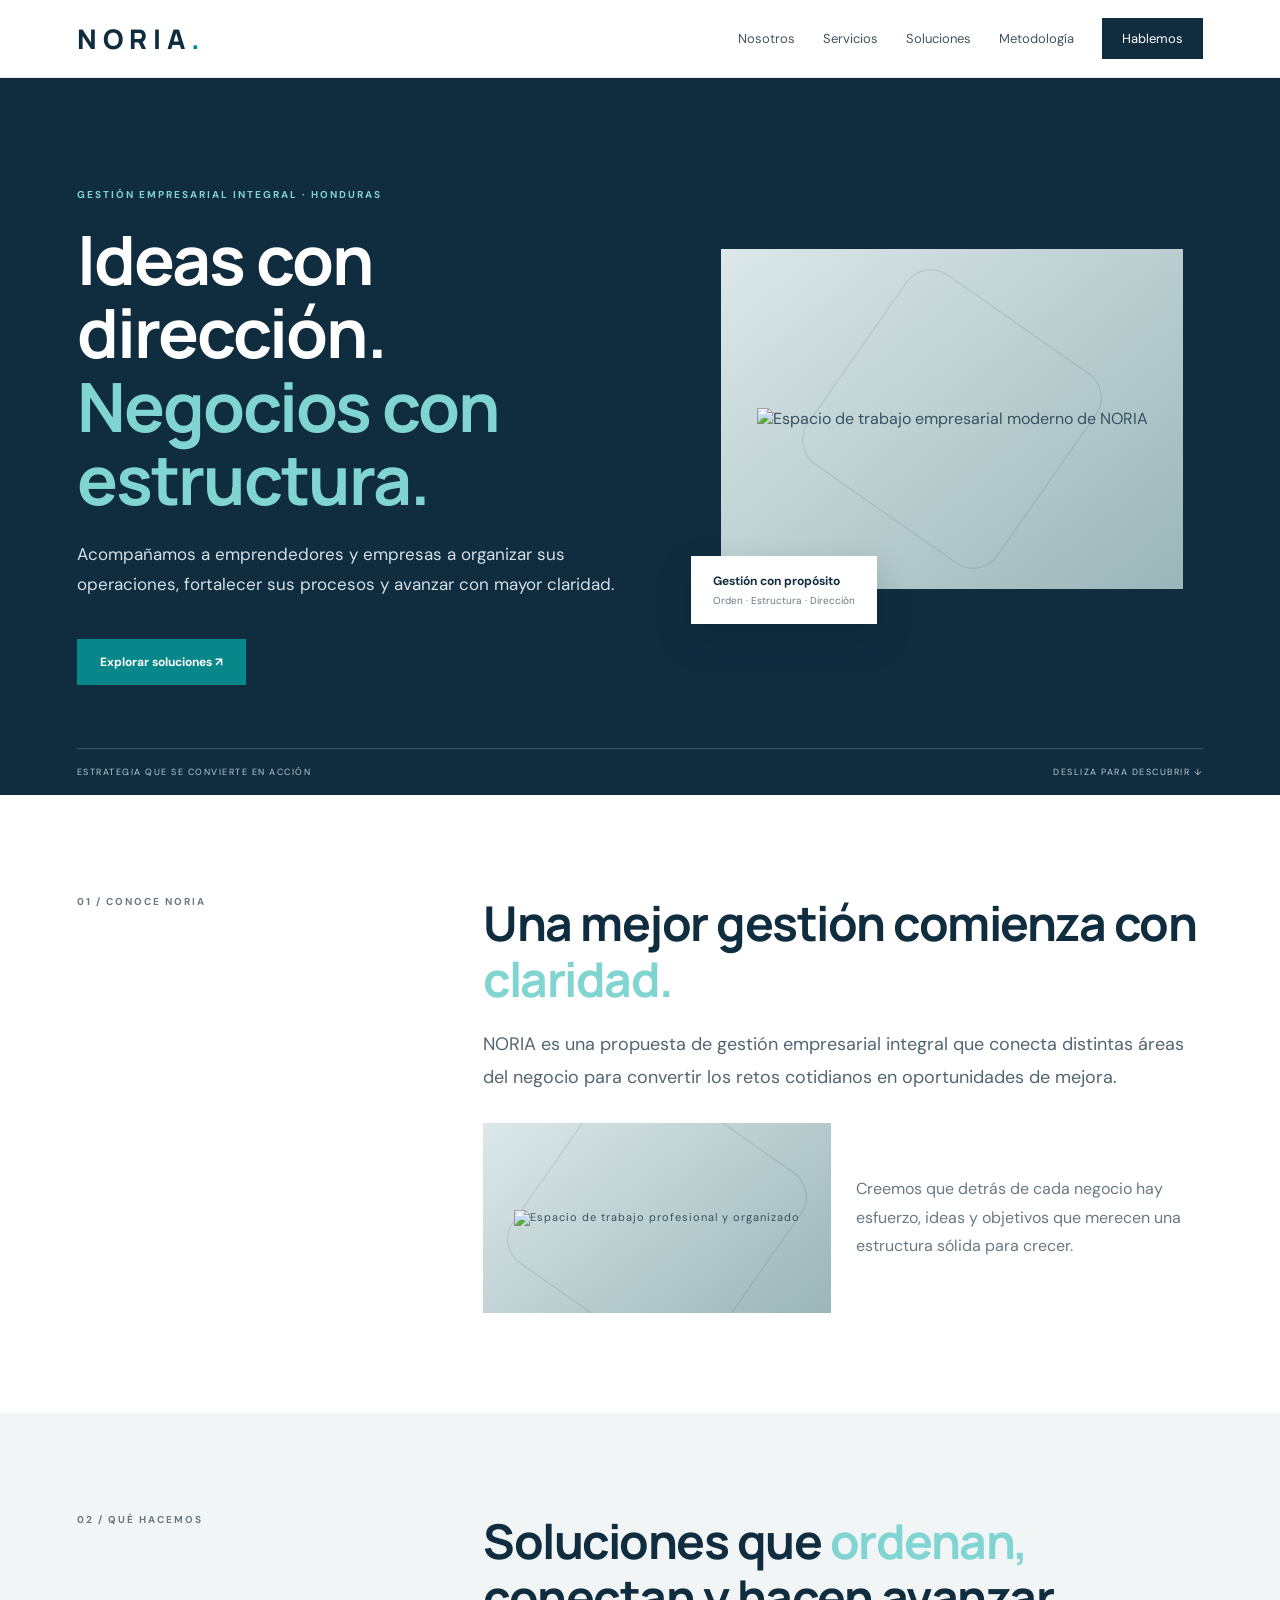
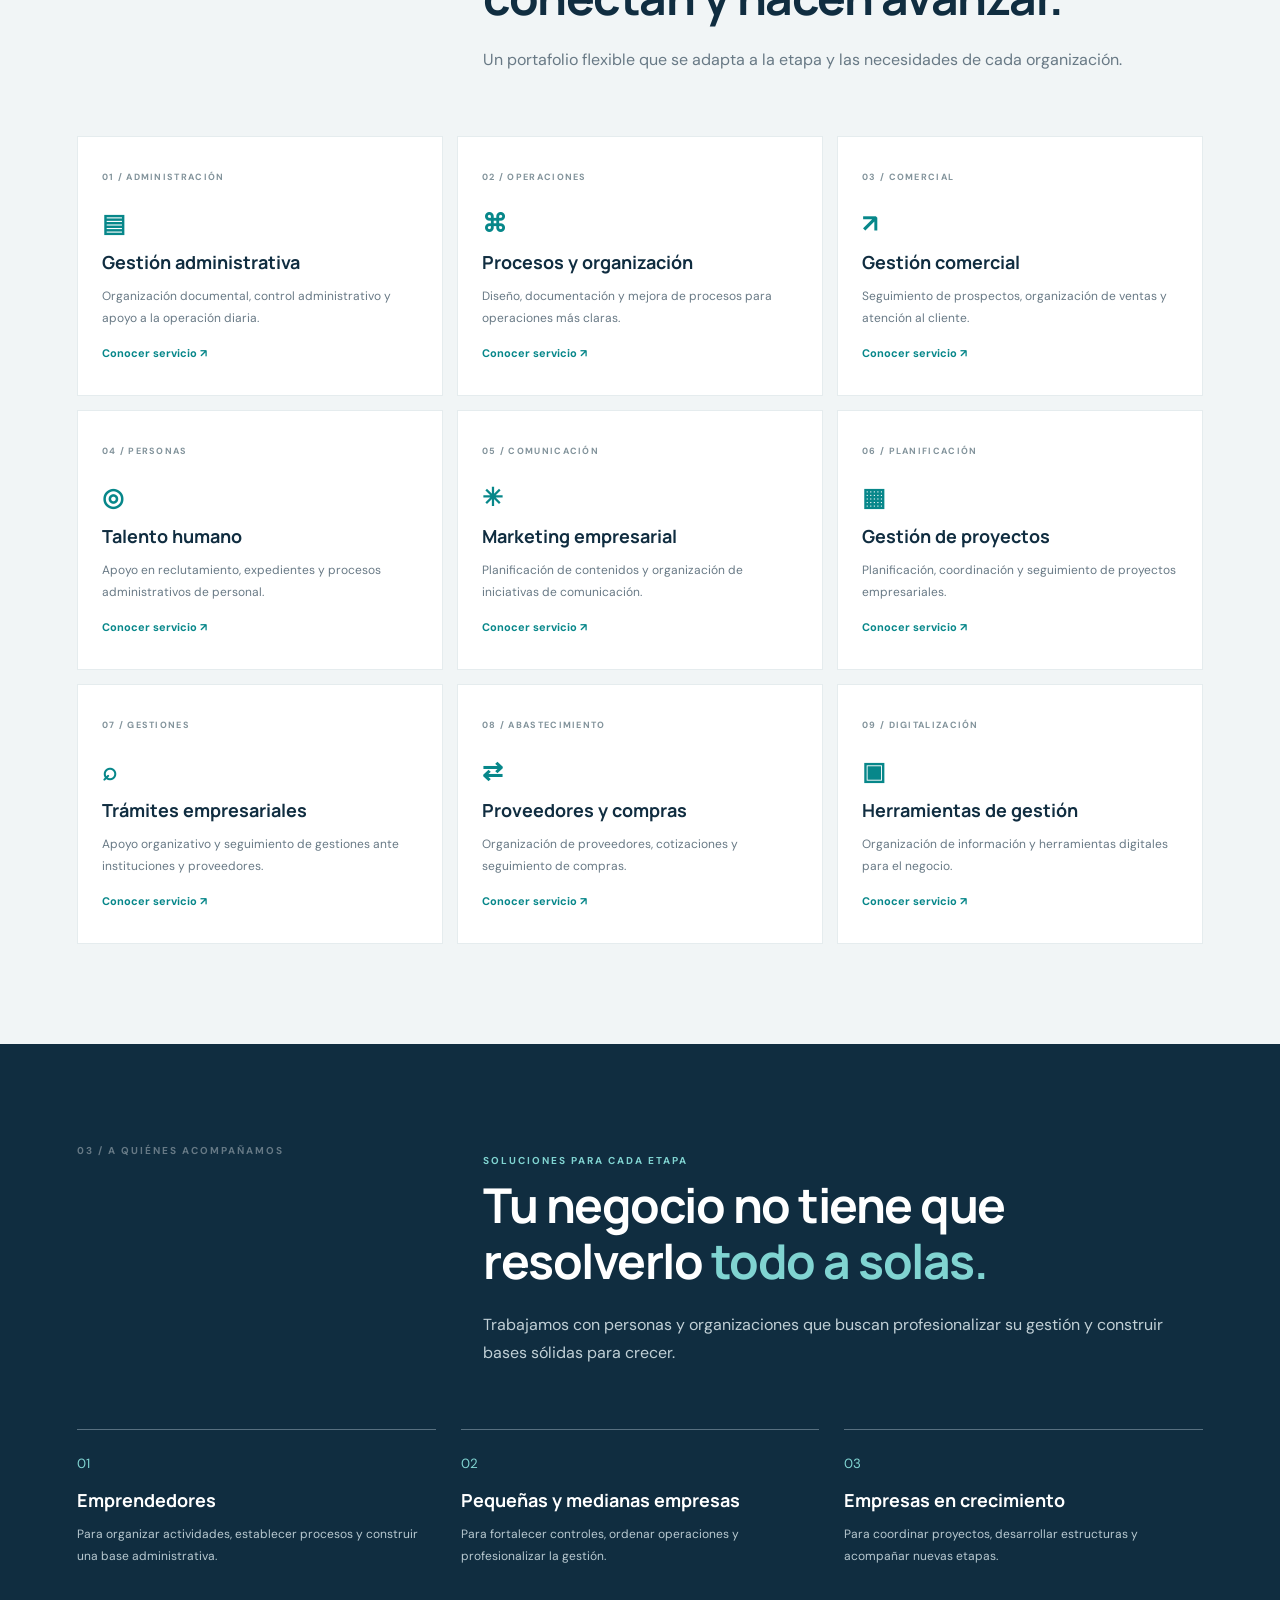
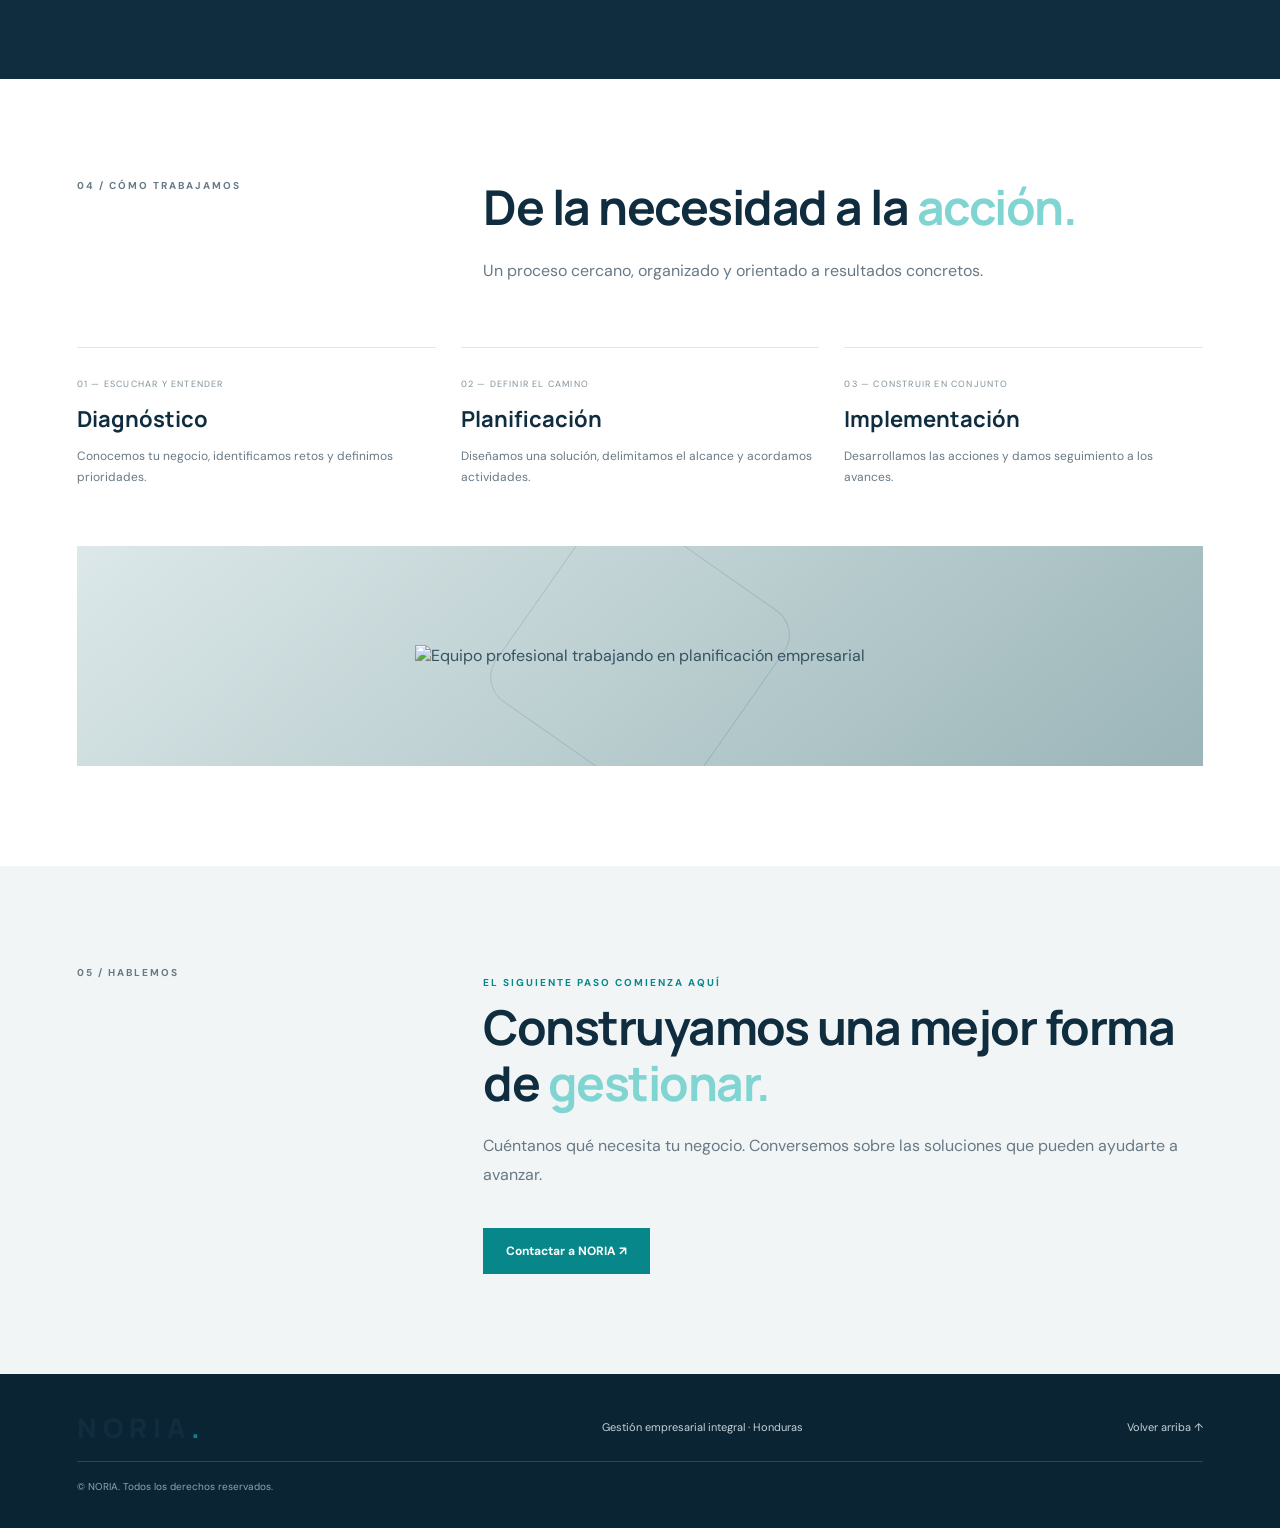
==== commit ea7d6c90: "Update index.html" ====
--- a/index.html
+++ b/index.html
@@ -31,6 +31,7 @@
 
 <main>
 
+<!-- INICIO -->
 <section class="hero" id="inicio">
   <div class="shape"></div>
 
@@ -50,8 +51,8 @@
 
     <div class="hero-visual reveal delay">
       <div class="image-slot">
-        <b>＋ IMAGEN PRINCIPAL</b>
-        <small>Agrega aquí una fotografía de equipo o entorno empresarial</small>
+        <img src="images/principal.png"
+             alt="Espacio de trabajo empresarial moderno de NORIA">
       </div>
 
       <div class="floating">
@@ -67,6 +68,7 @@
   </div>
 </section>
 
+<!-- NOSOTROS -->
 <section class="section" id="nosotros">
   <div class="container two">
     <div class="label">01 / CONOCE NORIA</div>
@@ -81,7 +83,10 @@
       </p>
 
       <div class="two lower">
-        <div class="image-slot pale">＋ ESPACIO PARA FOTOGRAFÍA</div>
+        <div class="image-slot pale">
+          <img src="images/nosotros.png"
+               alt="Espacio de trabajo profesional y organizado">
+        </div>
 
         <p class="muted">
           Creemos que detrás de cada negocio hay esfuerzo, ideas y objetivos
@@ -92,6 +97,7 @@
   </div>
 </section>
 
+<!-- SERVICIOS -->
 <section class="section services" id="servicios">
   <div class="container">
 
@@ -185,6 +191,7 @@
   </div>
 </section>
 
+<!-- SOLUCIONES -->
 <section class="section dark" id="soluciones">
   <div class="container">
 
@@ -224,6 +231,7 @@
   </div>
 </section>
 
+<!-- METODOLOGÍA -->
 <section class="section" id="metodo">
   <div class="container">
 
@@ -258,11 +266,15 @@
       </div>
     </div>
 
-    <div class="image-slot wide">＋ ESPACIO PARA IMAGEN INSTITUCIONAL</div>
-
-  </div>
-</section>
-
+    <div class="image-slot wide">
+      <img src="images/metodologia.png"
+           alt="Equipo profesional trabajando en planificación empresarial">
+    </div>
+
+  </div>
+</section>
+
+<!-- CONTACTO -->
 <section class="section contact" id="contacto">
   <div class="container two">
 
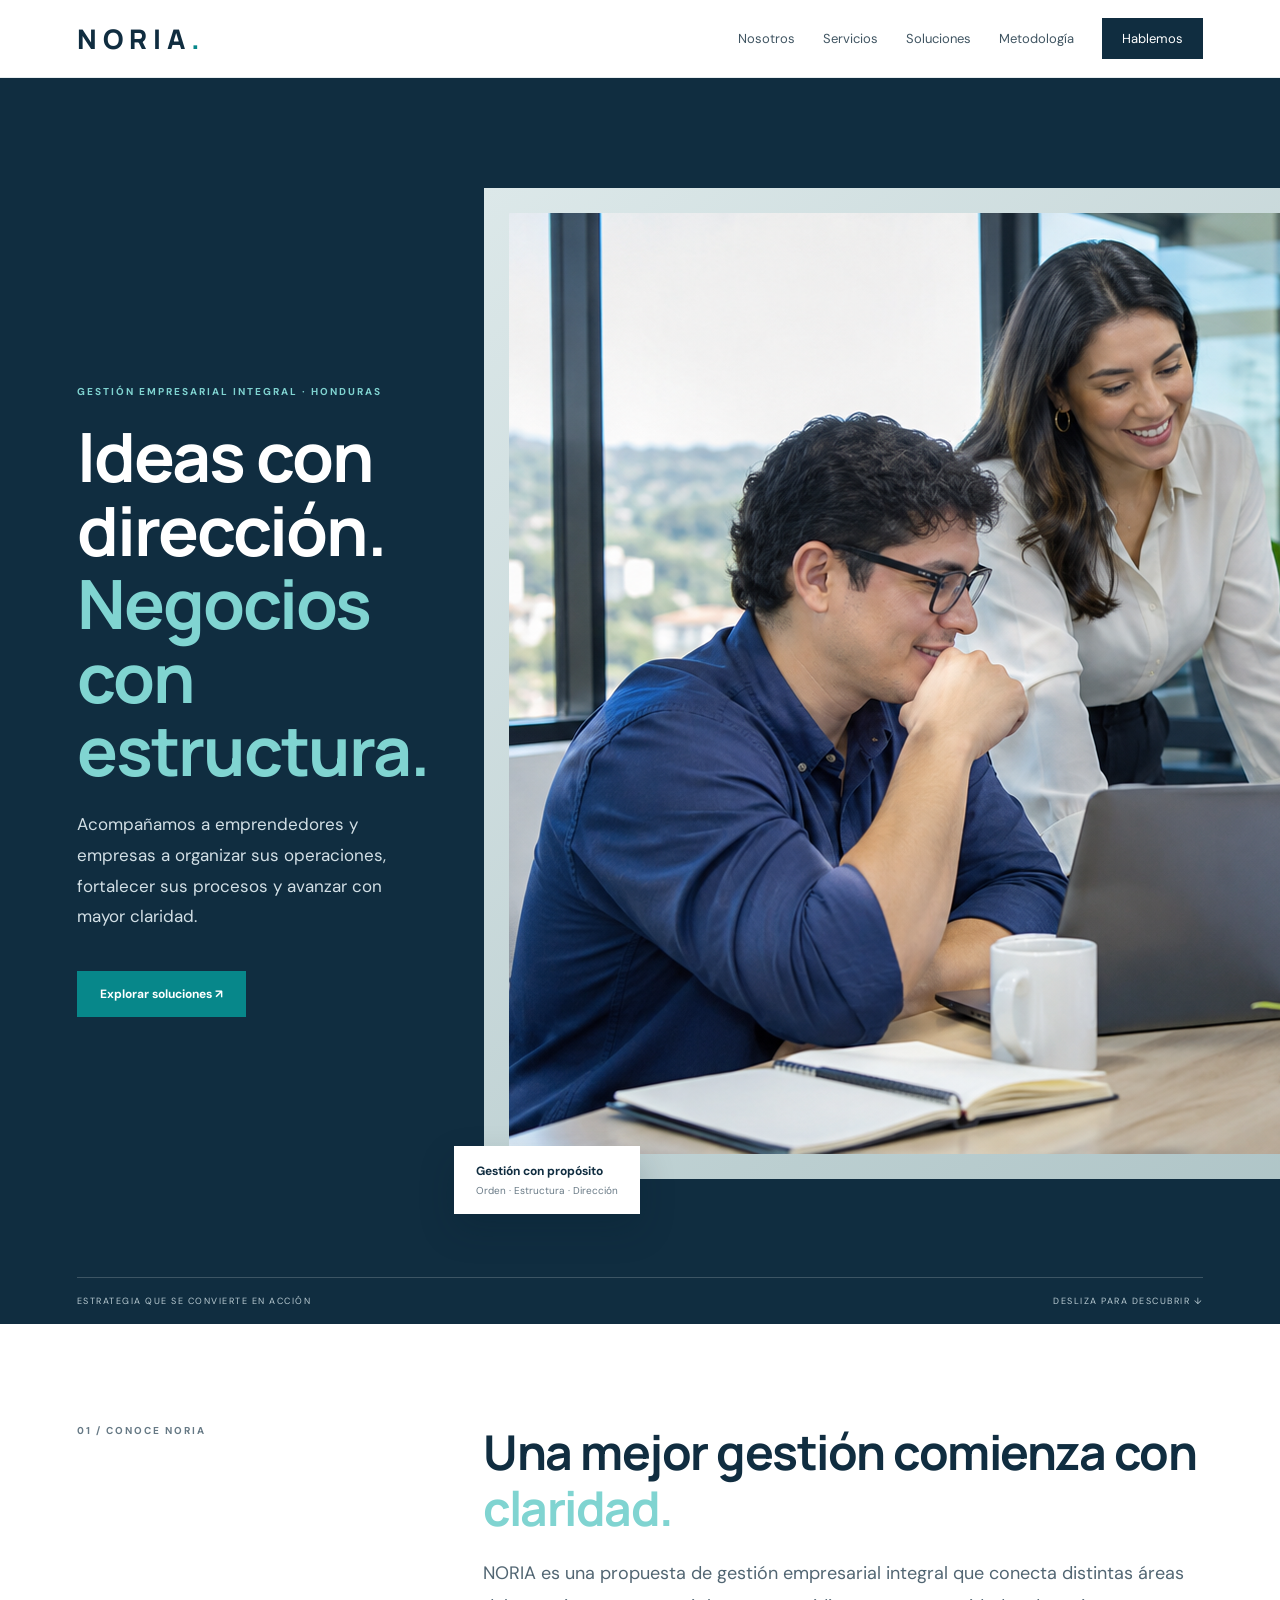
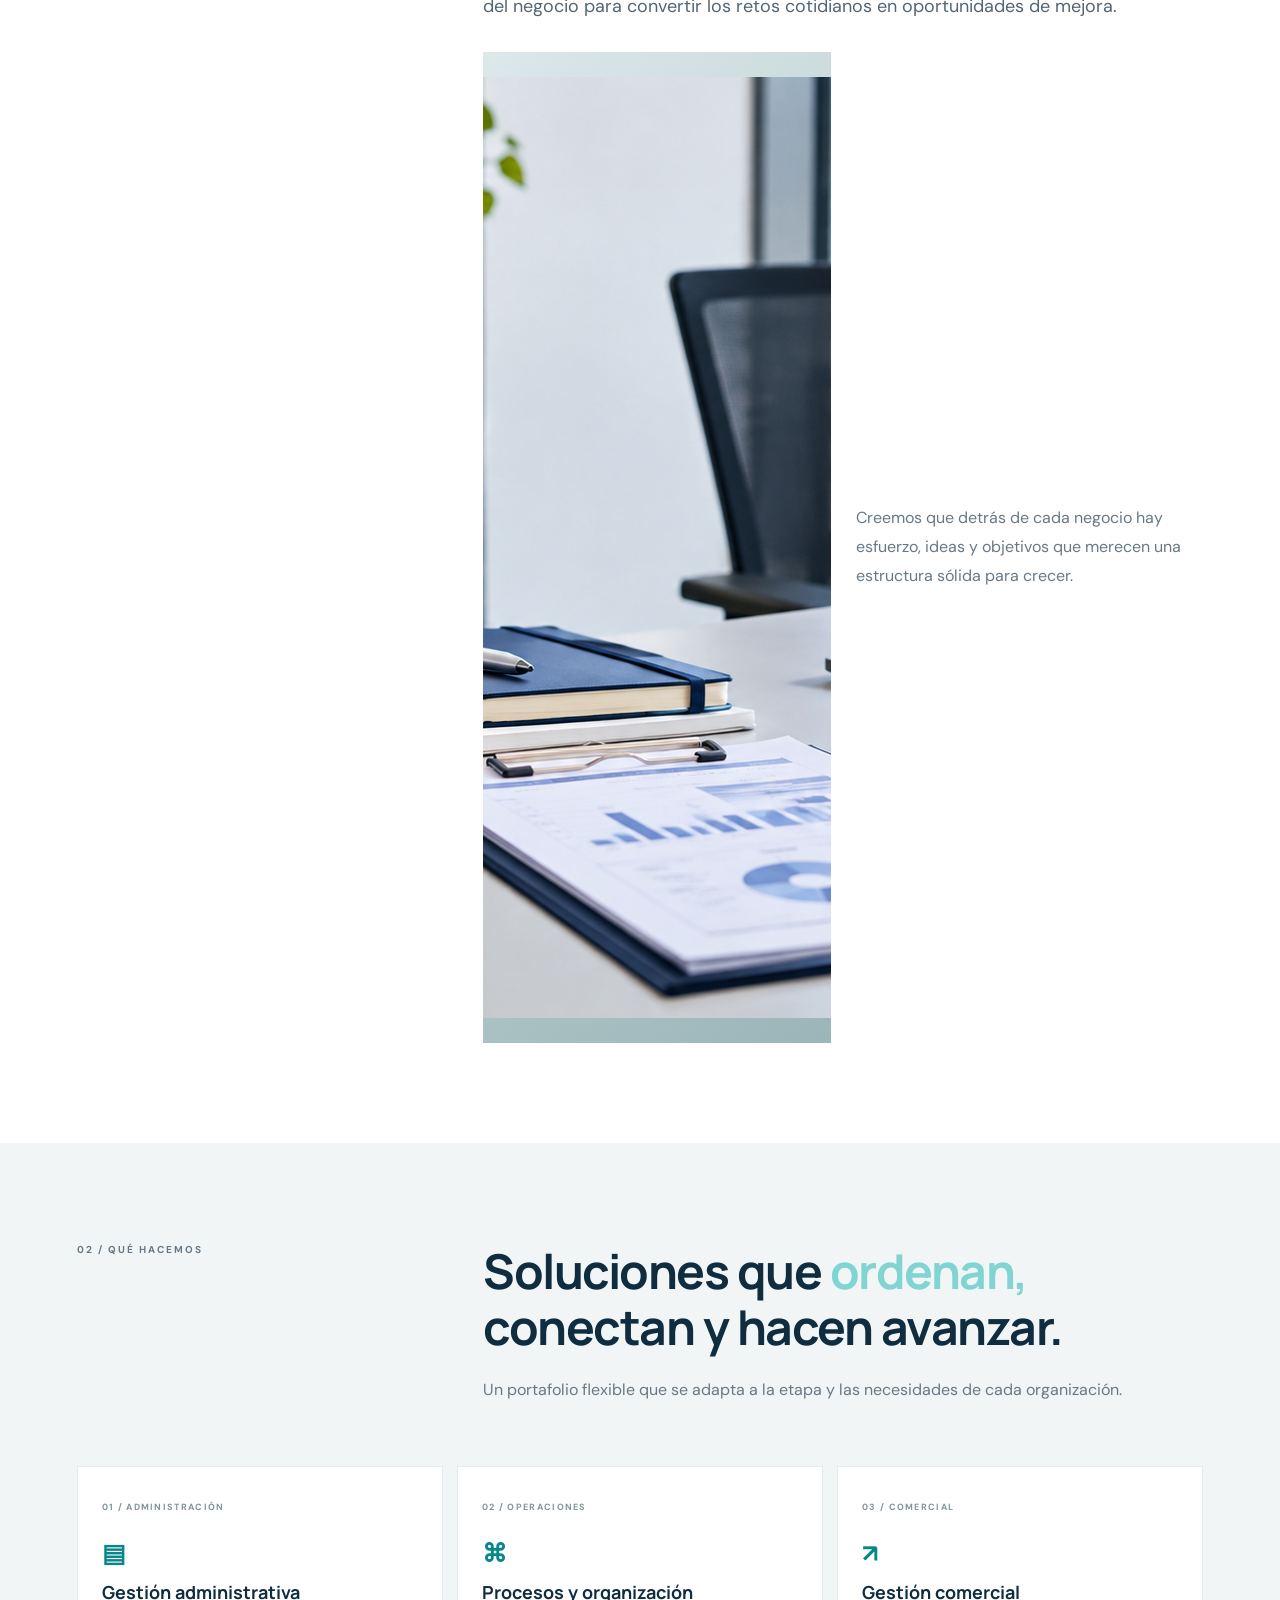
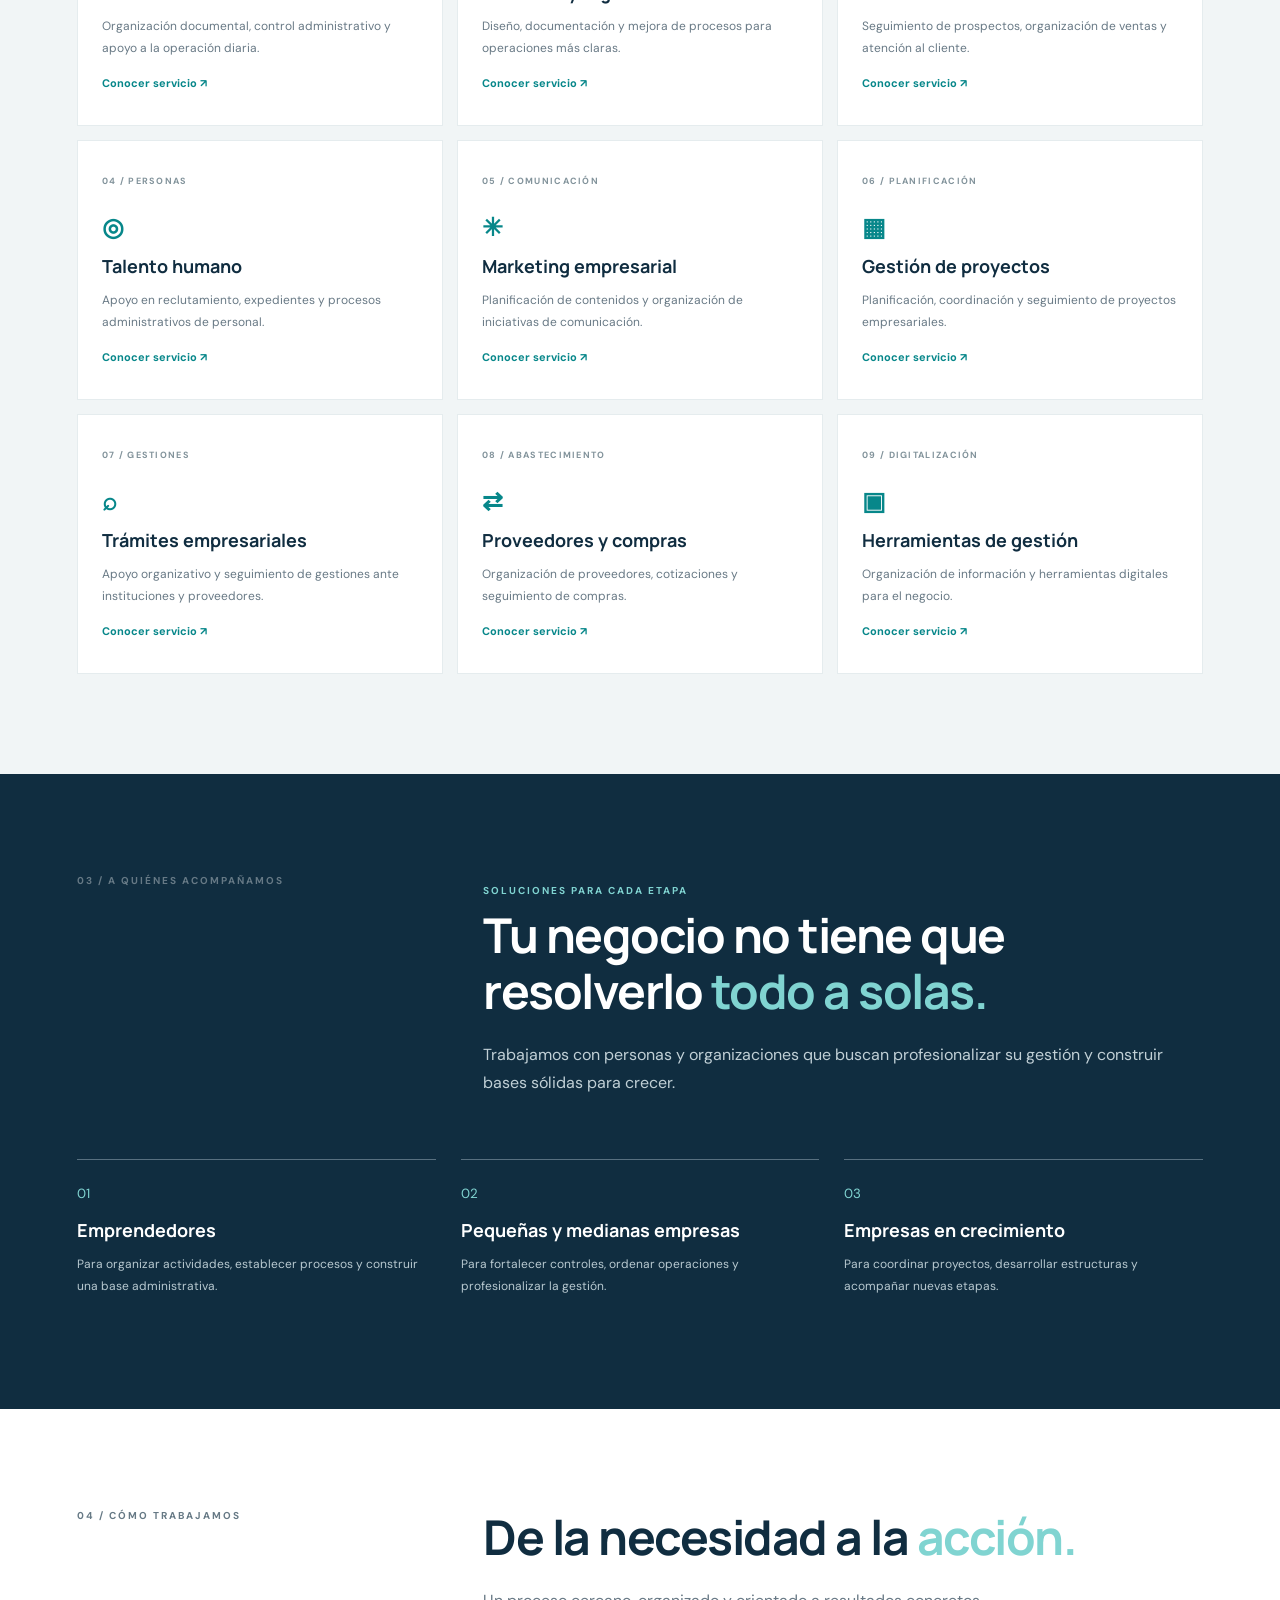
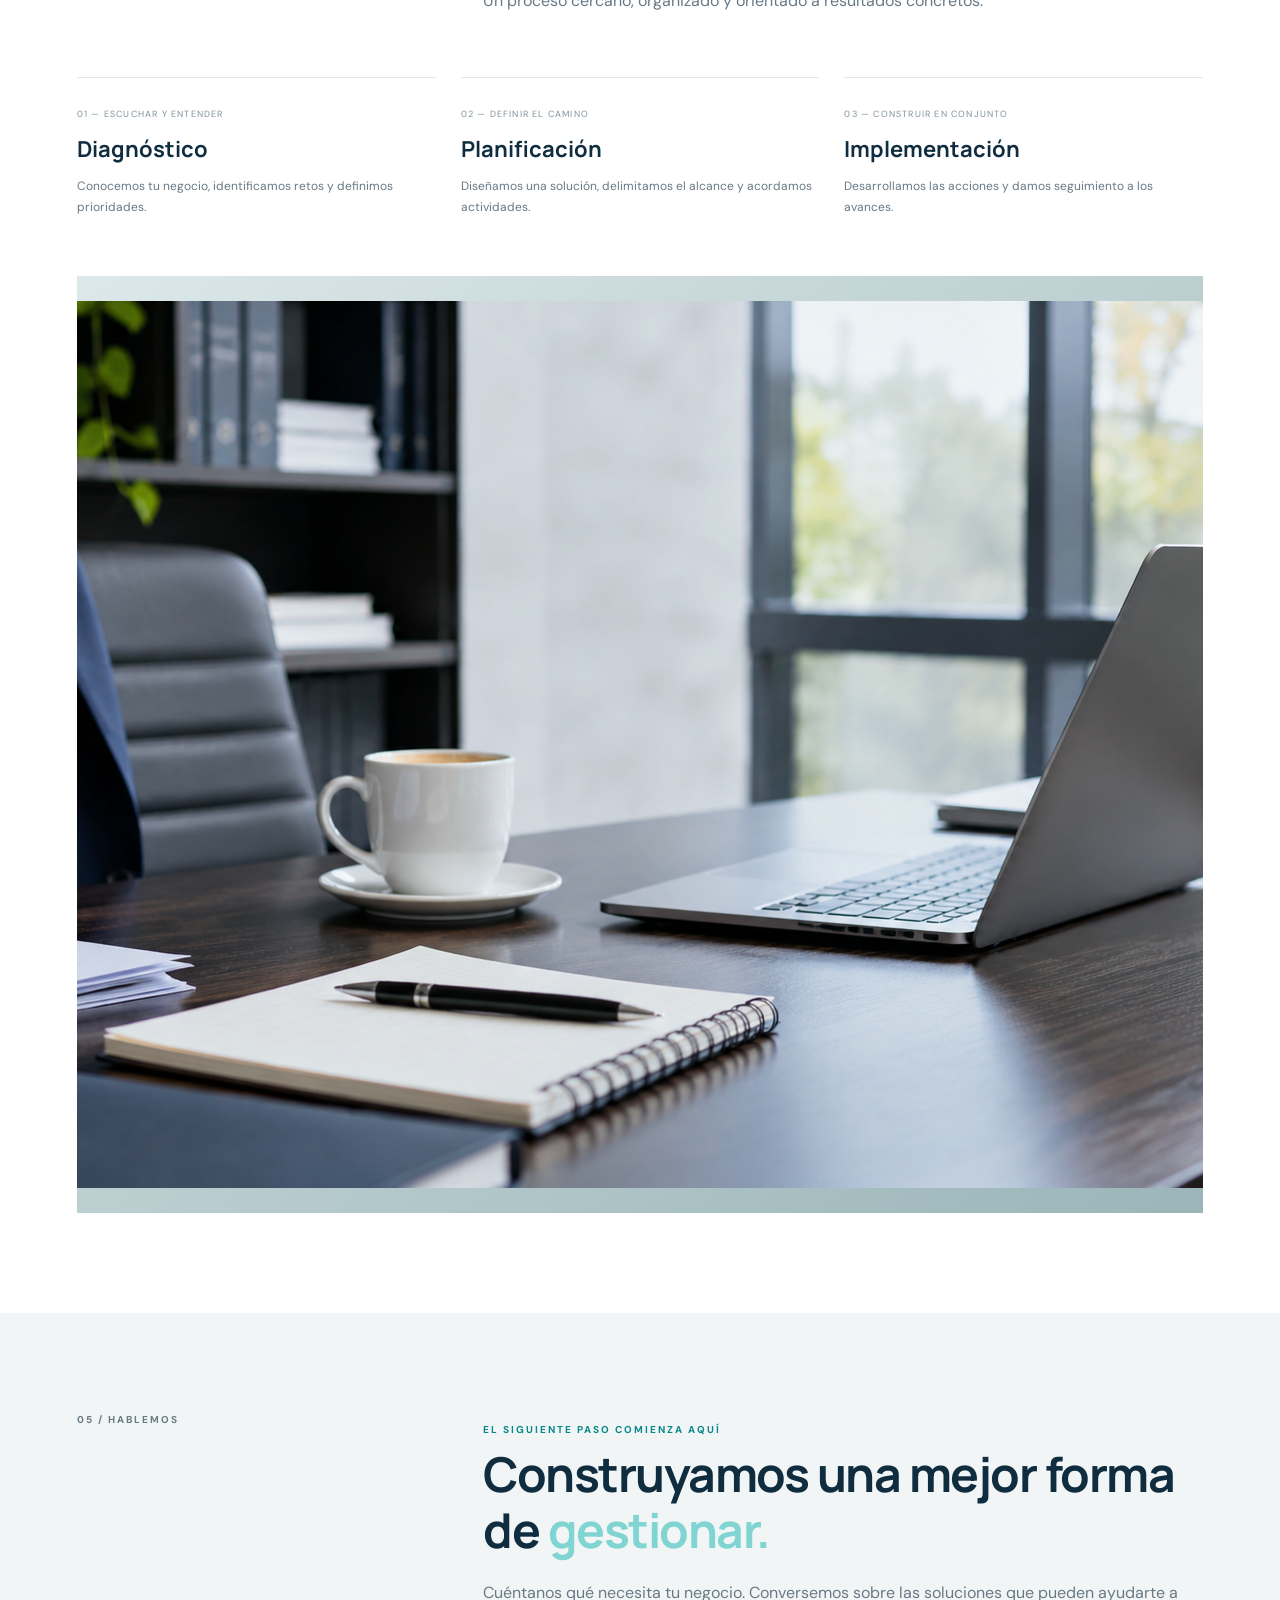
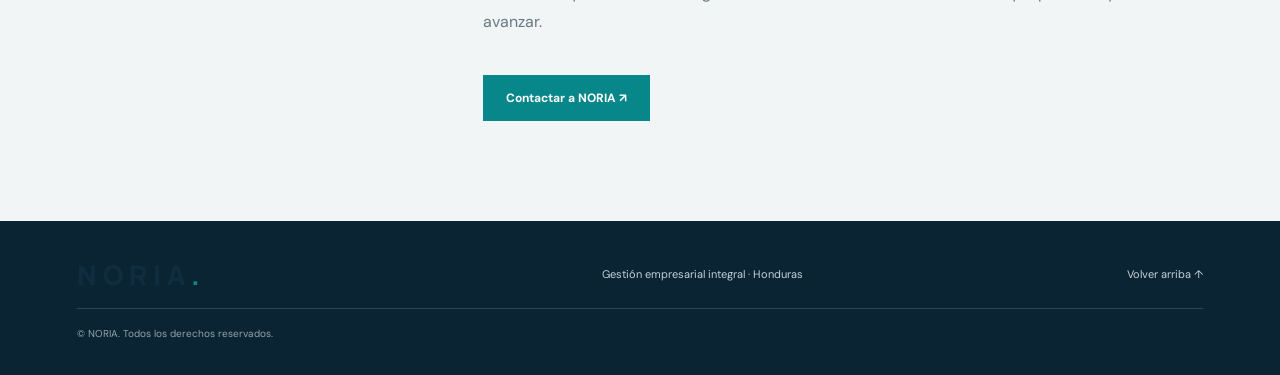
==== commit 1f1da3f6: "Update index.html" ====
--- a/index.html
+++ b/index.html
@@ -51,7 +51,7 @@
 
     <div class="hero-visual reveal delay">
       <div class="image-slot">
-        <img src="images/principal.png"
+        <img src="Principal.png.png"
              alt="Espacio de trabajo empresarial moderno de NORIA">
       </div>
 
@@ -84,7 +84,7 @@
 
       <div class="two lower">
         <div class="image-slot pale">
-          <img src="images/nosotros.png"
+          <img src="nosotros.png.png"
                alt="Espacio de trabajo profesional y organizado">
         </div>
 
@@ -267,7 +267,7 @@
     </div>
 
     <div class="image-slot wide">
-      <img src="images/metodologia.png"
+      <img src="metodologia.png.png"
            alt="Equipo profesional trabajando en planificación empresarial">
     </div>
 
